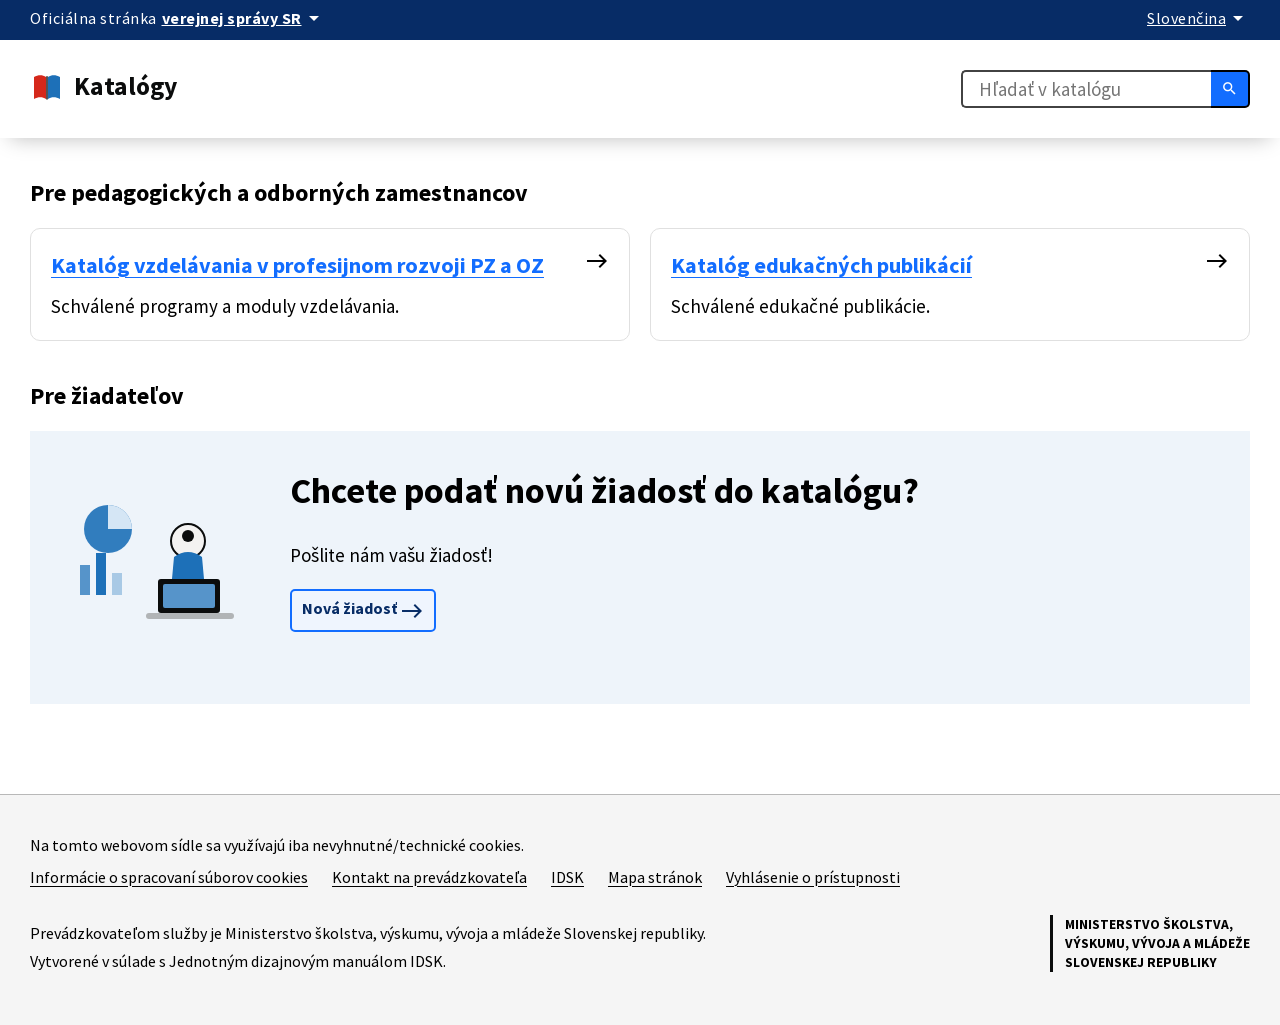
==== index.html @ a4014605 "Katalógy MŠVVaM — statický web podľa IDSK 3 Úvodná stránka, katalóg edukačných publikácií (API snaps" ====
<!DOCTYPE html>
<html lang="sk" class="govuk-template">
<head>
  <meta charset="utf-8">
  <title>Katalógy — MŠVVaM SR</title>
  <meta name="viewport" content="width=device-width, initial-scale=1, viewport-fit=cover">
  <meta name="theme-color" content="#0b0c0c">
  <link rel="icon" sizes="48x48" href="idsk/assets/images/favicon.ico">
  <link rel="icon" sizes="any" href="idsk/assets/images/favicon.svg" type="image/svg+xml">
  <link rel="stylesheet" href="idsk/frontend.min.css">
  <link rel="stylesheet" href="css/site.css">
</head>
<body class="govuk-template__body">
  <script>document.body.className += ' js-enabled' + ('noModule' in HTMLScriptElement.prototype ? ' govuk-frontend-supported' : '');</script>

  <div id="app-header"></div>

  <div class="govuk-width-container">
    <main class="govuk-main-wrapper" id="main-content">

      <h2 class="govuk-heading-m">Pre pedagogických a odborných zamestnancov</h2>

      <div class="app-signposts">
        <a class="govuk-signpost govuk-signpost__card govuk-signpost__link" href="katalog-vzdelavania.html">
          <div class="govuk-signpost__container">
            <div>
              <h3 class="govuk-signpost__title">Katalóg vzdelávania v profesijnom rozvoji PZ a OZ</h3>
              <p class="govuk-signpost__description">Schválené programy a moduly vzdelávania.</p>
            </div>
            <div class="govuk-signpost__arrow-icon">
              <span class="material-icons" aria-hidden="true">east</span>
            </div>
          </div>
        </a>

        <a class="govuk-signpost govuk-signpost__card govuk-signpost__link" href="katalog-ep.html">
          <div class="govuk-signpost__container">
            <div>
              <h3 class="govuk-signpost__title">Katalóg edukačných publikácií</h3>
              <p class="govuk-signpost__description">Schválené edukačné publikácie.</p>
            </div>
            <div class="govuk-signpost__arrow-icon">
              <span class="material-icons" aria-hidden="true">east</span>
            </div>
          </div>
        </a>
      </div>

      <h2 class="govuk-heading-m">Pre žiadateľov</h2>

      <div class="app-hero">
        <div class="app-hero__illustration" aria-hidden="true">
          <svg width="180" height="140" viewBox="0 0 180 140" fill="none">
            <circle cx="38" cy="34" r="24" fill="#1d70b8" opacity="0.9"/>
            <path d="M38 10 A24 24 0 0 1 62 34 L38 34 Z" fill="#d5e6f5"/>
            <rect x="10" y="70" width="10" height="30" fill="#5694ca"/>
            <rect x="26" y="58" width="10" height="42" fill="#1d70b8"/>
            <rect x="42" y="78" width="10" height="22" fill="#a8c9e5"/>
            <circle cx="118" cy="46" r="17" fill="#f3f2f1" stroke="#0b0c0c" stroke-width="2"/>
            <circle cx="118" cy="41" r="6" fill="#0b0c0c"/>
            <path d="M104 62 Q118 52 132 62 L134 84 L102 84 Z" fill="#1d70b8"/>
            <rect x="88" y="84" width="62" height="34" rx="3" fill="#0b0c0c"/>
            <rect x="93" y="89" width="52" height="24" rx="2" fill="#5694ca"/>
            <rect x="76" y="118" width="88" height="6" rx="3" fill="#b1b4b6"/>
          </svg>
        </div>
        <div>
          <h2 class="govuk-heading-l">Chcete podať novú žiadosť do katalógu?</h2>
          <p class="govuk-body">Pošlite nám vašu žiadosť!</p>
          <a class="govuk-button govuk-button--sec" href="#" role="button">
            Nová žiadosť&nbsp;<span class="material-icons" aria-hidden="true">east</span>
          </a>
        </div>
      </div>

    </main>
  </div>

  <div id="app-footer"></div>

  <script src="js/config.js"></script>
  <script type="module" src="js/common.js"></script>
</body>
</html>
---- idsk/frontend.min.css ----
@charset "UTF-8";:root{--govuk-frontend-version:"3.0.0-beta.0";--govuk-frontend-breakpoint-mobile:20rem;--govuk-frontend-breakpoint-tablet:40.0625rem;--govuk-frontend-breakpoint-desktop:48.0625rem}.govuk-link,.idsk-link-caption,.idsk-link-l,.idsk-link-m,.idsk-link-s{font-family:Source Sans Pro,arial,sans-serif;-webkit-font-smoothing:antialiased;-moz-osx-font-smoothing:grayscale;text-decoration:underline;text-decoration-thickness:max(1px,.0625rem);text-underline-offset:.1578em}
/*! Copyright (c) 2011 by Margaret Calvert & Henrik Kubel. All rights reserved. The font has been customised for exclusive use on gov.uk. This cut is not commercially available. */@font-face{font-family:Source Sans Pro;font-style:normal;font-weight:400;src:url(assets/fonts/SourceSansPro-Regular.woff2) format("woff2"),url(assets/fonts/SourceSansPro-Regular.woff) format("woff");font-display:fallback}@font-face{font-family:Source Sans Pro;font-style:normal;font-weight:700;src:url(assets/fonts/SourceSansPro-Bold.woff2) format("woff2"),url(assets/fonts/SourceSansPro-Bold.woff) format("woff");font-display:fallback}@font-face{font-family:Source Sans Pro;font-style:normal;font-weight:900;src:url(assets/fonts/SourceSansPro-Black.woff2) format("woff2"),url(assets/fonts/SourceSansPro-Black.woff) format("woff");font-display:fallback}@media print{.govuk-link,.idsk-link-caption,.idsk-link-l,.idsk-link-m,.idsk-link-s{font-family:sans-serif}}.govuk-link:hover,.idsk-link-caption:hover,.idsk-link-l:hover,.idsk-link-m:hover,.idsk-link-s:hover{text-decoration-thickness:max(3px,.1875rem,.12em);-webkit-text-decoration-skip-ink:none;text-decoration-skip-ink:none;-webkit-text-decoration-skip:none;text-decoration-skip:none}.govuk-link:focus,.idsk-link-caption:focus,.idsk-link-l:focus,.idsk-link-m:focus,.idsk-link-s:focus{z-index:1;border-radius:5px;outline:3px solid #d96e00;outline-offset:3px;-webkit-box-decoration-break:clone;box-decoration-break:clone}.govuk-link:link,.idsk-link-caption:link,.idsk-link-l:link,.idsk-link-m:link,.idsk-link-s:link{color:#126dff}.govuk-link:visited,.idsk-link-caption:visited,.idsk-link-l:visited,.idsk-link-m:visited,.idsk-link-s:visited{color:#4c2c92}.govuk-link:hover,.idsk-link-caption:hover,.idsk-link-l:hover,.idsk-link-m:hover,.idsk-link-s:hover{color:#072c66}.govuk-link:active,.govuk-link:focus,.idsk-link-caption:active,.idsk-link-caption:focus,.idsk-link-l:active,.idsk-link-l:focus,.idsk-link-m:active,.idsk-link-m:focus,.idsk-link-s:active,.idsk-link-s:focus{color:#000}@media print{[href^="/"].govuk-link:after,[href^="/"].idsk-link-caption:after,[href^="/"].idsk-link-l:after,[href^="/"].idsk-link-m:after,[href^="/"].idsk-link-s:after,[href^="http://"].govuk-link:after,[href^="http://"].idsk-link-caption:after,[href^="http://"].idsk-link-l:after,[href^="http://"].idsk-link-m:after,[href^="http://"].idsk-link-s:after,[href^="https://"].govuk-link:after,[href^="https://"].idsk-link-caption:after,[href^="https://"].idsk-link-l:after,[href^="https://"].idsk-link-m:after,[href^="https://"].idsk-link-s:after{content:" (" attr(href) ")";font-size:90%;word-wrap:break-word}}.idsk-link-l{font-size:19px;letter-spacing:.5px;line-height:28px}@media (min-width:40.0625em){.idsk-link-l{font-size:24px;line-height:36px}}.idsk-link-m{font-size:16px;letter-spacing:.5px;line-height:28px}@media (min-width:40.0625em){.idsk-link-m{font-size:19px}}.idsk-link-s{font-size:14px;letter-spacing:.5px;line-height:20px}@media (min-width:40.0625em){.idsk-link-s{font-size:16px;letter-spacing:.1px;line-height:28px}}.idsk-link-caption{font-size:12px;letter-spacing:0;line-height:16px}@media (max-width:40.0625em){.idsk-link-caption{letter-spacing:.4px}}.govuk-link--muted:link,.govuk-link--muted:visited{color:#757575}.govuk-link--muted:active,.govuk-link--muted:focus,.govuk-link--muted:hover,.govuk-link--text-colour:link,.govuk-link--text-colour:visited{color:#000}@media print{.govuk-link--text-colour:link,.govuk-link--text-colour:visited{color:#000}}.govuk-link--text-colour:hover{color:rgba(0,0,0,.99)}.govuk-link--text-colour:active,.govuk-link--text-colour:focus{color:#000}@media print{.govuk-link--text-colour:active,.govuk-link--text-colour:focus{color:#000}}.govuk-link--inverse:link,.govuk-link--inverse:visited{color:#fff}.govuk-link--inverse:active,.govuk-link--inverse:hover{color:hsla(0,0%,100%,.99)}.govuk-link--inverse:focus{z-index:1;border-radius:5px;outline:3px solid #d96e00;outline-offset:3px;-webkit-box-decoration-break:clone;box-decoration-break:clone;outline-color:#fff}.govuk-link--no-underline:not(:hover):not(:active){text-decoration:none}.govuk-link--no-visited-state:link,.govuk-link--no-visited-state:visited{color:#126dff}.govuk-link--no-visited-state:hover{color:#072c66}.govuk-link--no-visited-state:active,.govuk-link--no-visited-state:focus{color:#000}.govuk-link-image{display:inline-block;line-height:0;text-decoration:none}.govuk-link-image:focus{z-index:1;border-radius:5px;outline:3px solid #d96e00;outline-offset:3px;-webkit-box-decoration-break:clone;box-decoration-break:clone}.govuk-list{font-family:Source Sans Pro,arial,sans-serif;-webkit-font-smoothing:antialiased;-moz-osx-font-smoothing:grayscale;font-weight:400;font-size:1rem;line-height:1.5;color:#000;margin-top:0;margin-bottom:15px;padding-left:0;list-style-type:none}@media print{.govuk-list{font-family:sans-serif}}@media (min-width:40.0625em){.govuk-list{font-size:1.1875rem;line-height:1.4736842105}}@media print{.govuk-list{font-size:14pt;line-height:1.15;color:#000}}@media (min-width:40.0625em){.govuk-list{margin-bottom:20px}}.govuk-list .govuk-list{margin-top:10px}.govuk-list>li{margin-bottom:5px}.govuk-list--bullet{padding-left:20px;list-style-type:disc}.govuk-list--number{padding-left:20px;list-style-type:decimal}.govuk-list--bullet>li,.govuk-list--number>li{margin-bottom:0}@media (min-width:40.0625em){.govuk-list--bullet>li,.govuk-list--number>li{margin-bottom:5px}}.govuk-list--spaced>li{margin-bottom:10px}@media (min-width:40.0625em){.govuk-list--spaced>li{margin-bottom:15px}}.font-bold{font-weight:700}.govuk-heading-xl{color:#000;font-family:Source Sans Pro,arial,sans-serif;-webkit-font-smoothing:antialiased;-moz-osx-font-smoothing:grayscale;font-weight:900;font-size:2rem;line-height:1.09375;display:block;margin-top:0;margin-bottom:30px}@media print{.govuk-heading-xl{color:#000;font-family:sans-serif}}@media (min-width:40.0625em){.govuk-heading-xl{font-size:3rem;line-height:1.0416666667}}@media print{.govuk-heading-xl{font-size:32pt;line-height:1.15}}@media (min-width:40.0625em){.govuk-heading-xl{margin-bottom:50px}}.govuk-heading-l{color:#000;font-family:Source Sans Pro,arial,sans-serif;-webkit-font-smoothing:antialiased;-moz-osx-font-smoothing:grayscale;font-weight:700;font-size:1.5rem;line-height:1.0416666667;display:block;margin-top:0;margin-bottom:20px}@media print{.govuk-heading-l{color:#000;font-family:sans-serif}}@media (min-width:40.0625em){.govuk-heading-l{font-size:2.25rem;line-height:1.1111111111}}@media print{.govuk-heading-l{font-size:24pt;line-height:1.05}}@media (min-width:40.0625em){.govuk-heading-l{margin-bottom:30px}}.govuk-heading-m{color:#000;font-family:Source Sans Pro,arial,sans-serif;-webkit-font-smoothing:antialiased;-moz-osx-font-smoothing:grayscale;font-weight:700;font-size:1.125rem;line-height:1.1111111111;display:block;margin-top:0;margin-bottom:15px}@media print{.govuk-heading-m{color:#000;font-family:sans-serif}}@media (min-width:40.0625em){.govuk-heading-m{font-size:1.5rem;line-height:1.25}}@media print{.govuk-heading-m{font-size:18pt;line-height:1.15}}@media (min-width:40.0625em){.govuk-heading-m{margin-bottom:20px}}.govuk-heading-s{color:#000;font-family:Source Sans Pro,arial,sans-serif;-webkit-font-smoothing:antialiased;-moz-osx-font-smoothing:grayscale;font-weight:700;font-size:1.1875rem;line-height:1.2631578947;display:block;margin-top:0;letter-spacing:.15px;margin-bottom:15px}@media print{.govuk-heading-s{color:#000;font-family:sans-serif}}@media (min-width:40.0625em){.govuk-heading-s{font-size:1.25rem;line-height:1.3;margin-bottom:20px}}.idsk-subtitle{font-family:Source Sans Pro,arial,sans-serif;font-size:19px;letter-spacing:.5px;line-height:28px}@media (min-width:40.0625em){.idsk-subtitle{font-size:24px;letter-spacing:.15px;line-height:36px}}.idsk-caption{color:#000;font-family:Source Sans Pro,arial,sans-serif;-webkit-font-smoothing:antialiased;-moz-osx-font-smoothing:grayscale;font-weight:400;font-size:.75rem;line-height:1.6666666667}@media print{.idsk-caption{font-family:sans-serif}}@media (min-width:40.0625em){.idsk-caption{font-size:.75rem;line-height:1.6666666667}}@media print{.idsk-caption{font-size:12pt;line-height:1}}.idsk-text-button{font-family:Source Sans Pro,arial,sans-serif;-webkit-font-smoothing:antialiased;-moz-osx-font-smoothing:grayscale;font-weight:400;font-size:.875rem;line-height:1.1428571429}@media print{.idsk-text-button{font-family:sans-serif}}@media (min-width:40.0625em){.idsk-text-button{font-size:1rem;line-height:1.25}}@media print{.idsk-text-button{font-size:14pt;line-height:1.2}}.idsk-required{font-family:Source Sans Pro,arial,sans-serif;-webkit-font-smoothing:antialiased;-moz-osx-font-smoothing:grayscale;font-weight:700;font-size:1rem;line-height:1.5;color:#c3112b}@media print{.idsk-required{font-family:sans-serif}}@media (min-width:40.0625em){.idsk-required{font-size:1.1875rem;line-height:1.4736842105}}@media print{.idsk-required{font-size:14pt;line-height:1.15}}.idsk-not-required{color:#757575}.govuk-caption-xl{font-family:Source Sans Pro,arial,sans-serif;-webkit-font-smoothing:antialiased;-moz-osx-font-smoothing:grayscale;font-weight:400;font-size:1.125rem;line-height:1.1111111111;display:block;margin-bottom:5px;color:#757575}@media print{.govuk-caption-xl{font-family:sans-serif}}@media (min-width:40.0625em){.govuk-caption-xl{font-size:1.6875rem;line-height:1.1111111111}}@media print{.govuk-caption-xl{font-size:18pt;line-height:1.15}}.govuk-caption-l{font-family:Source Sans Pro,arial,sans-serif;-webkit-font-smoothing:antialiased;-moz-osx-font-smoothing:grayscale;font-weight:400;font-size:1.125rem;line-height:1.1111111111;display:block;margin-bottom:5px;color:#757575}@media print{.govuk-caption-l{font-family:sans-serif}}@media (min-width:40.0625em){.govuk-caption-l{font-size:1.5rem;line-height:1.25}}@media print{.govuk-caption-l{font-size:18pt;line-height:1.15}}@media (min-width:40.0625em){.govuk-caption-l{margin-bottom:0}}.govuk-caption-m{font-family:Source Sans Pro,arial,sans-serif;-webkit-font-smoothing:antialiased;-moz-osx-font-smoothing:grayscale;font-weight:400;font-size:1rem;line-height:1.5;display:block;color:#757575}@media print{.govuk-caption-m{font-family:sans-serif}}@media (min-width:40.0625em){.govuk-caption-m{font-size:1.1875rem;line-height:1.4736842105}}@media print{.govuk-caption-m{font-size:14pt;line-height:1.15}}.govuk-body-l,.govuk-body-lead{color:#000;font-family:Source Sans Pro,arial,sans-serif;-webkit-font-smoothing:antialiased;-moz-osx-font-smoothing:grayscale;font-weight:400;font-size:1.125rem;line-height:1.1111111111;margin-top:0;margin-bottom:20px}@media print{.govuk-body-l,.govuk-body-lead{color:#000;font-family:sans-serif}}@media (min-width:40.0625em){.govuk-body-l,.govuk-body-lead{font-size:1.5rem;line-height:1.25}}@media print{.govuk-body-l,.govuk-body-lead{font-size:18pt;line-height:1.15}}@media (min-width:40.0625em){.govuk-body-l,.govuk-body-lead{margin-bottom:30px}}.govuk-body,.govuk-body-m{color:#000;font-family:Source Sans Pro,arial,sans-serif;-webkit-font-smoothing:antialiased;-moz-osx-font-smoothing:grayscale;font-weight:400;font-size:1rem;line-height:1.5;margin-top:0;margin-bottom:15px}@media print{.govuk-body,.govuk-body-m{color:#000;font-family:sans-serif}}@media (min-width:40.0625em){.govuk-body,.govuk-body-m{font-size:1.1875rem;line-height:1.4736842105}}@media print{.govuk-body,.govuk-body-m{font-size:14pt;line-height:1.15}}@media (min-width:40.0625em){.govuk-body,.govuk-body-m{margin-bottom:20px}}.govuk-body-s{color:#000;font-family:Source Sans Pro,arial,sans-serif;-webkit-font-smoothing:antialiased;-moz-osx-font-smoothing:grayscale;font-weight:400;font-size:.875rem;line-height:1.1428571429;margin-top:0;margin-bottom:15px}@media print{.govuk-body-s{color:#000;font-family:sans-serif}}@media (min-width:40.0625em){.govuk-body-s{font-size:1rem;line-height:1.25}}@media print{.govuk-body-s{font-size:14pt;line-height:1.2}}@media (min-width:40.0625em){.govuk-body-s{margin-bottom:20px}}.govuk-body-xs{color:#000;font-family:Source Sans Pro,arial,sans-serif;-webkit-font-smoothing:antialiased;-moz-osx-font-smoothing:grayscale;font-weight:400;font-size:.75rem;line-height:1.25;margin-top:0;margin-bottom:15px}@media print{.govuk-body-xs{color:#000;font-family:sans-serif}}@media (min-width:40.0625em){.govuk-body-xs{font-size:.875rem;line-height:1.4285714286}}@media print{.govuk-body-xs{font-size:12pt;line-height:1.2}}@media (min-width:40.0625em){.govuk-body-xs{margin-bottom:20px}}.govuk-body-l+.govuk-heading-l,.govuk-body-lead+.govuk-heading-l{padding-top:5px}@media (min-width:40.0625em){.govuk-body-l+.govuk-heading-l,.govuk-body-lead+.govuk-heading-l{padding-top:10px}}.govuk-body+.govuk-heading-l,.govuk-body-m+.govuk-heading-l,.govuk-body-s+.govuk-heading-l,.govuk-list+.govuk-heading-l{padding-top:15px}@media (min-width:40.0625em){.govuk-body+.govuk-heading-l,.govuk-body-m+.govuk-heading-l,.govuk-body-s+.govuk-heading-l,.govuk-list+.govuk-heading-l{padding-top:20px}}.govuk-body+.govuk-heading-m,.govuk-body+.govuk-heading-s,.govuk-body-m+.govuk-heading-m,.govuk-body-m+.govuk-heading-s,.govuk-body-s+.govuk-heading-m,.govuk-body-s+.govuk-heading-s,.govuk-list+.govuk-heading-m,.govuk-list+.govuk-heading-s{padding-top:5px}@media (min-width:40.0625em){.govuk-body+.govuk-heading-m,.govuk-body+.govuk-heading-s,.govuk-body-m+.govuk-heading-m,.govuk-body-m+.govuk-heading-s,.govuk-body-s+.govuk-heading-m,.govuk-body-s+.govuk-heading-s,.govuk-list+.govuk-heading-m,.govuk-list+.govuk-heading-s{padding-top:10px}}.govuk-section-break{margin:0;border:0}.govuk-section-break--xl{margin-top:30px;margin-bottom:30px}@media (min-width:40.0625em){.govuk-section-break--xl{margin-top:50px;margin-bottom:50px}}.govuk-section-break--l{margin-top:20px;margin-bottom:20px}@media (min-width:40.0625em){.govuk-section-break--l{margin-top:30px;margin-bottom:30px}}.govuk-section-break--m{margin-top:15px;margin-bottom:15px}@media (min-width:40.0625em){.govuk-section-break--m{margin-top:20px;margin-bottom:20px}}.govuk-section-break--visible{border-bottom:1px solid #b1b4b6}.govuk-button-group{margin-bottom:5px;display:flex;flex-direction:column;align-items:center}@media (min-width:40.0625em){.govuk-button-group{margin-bottom:15px}}.govuk-button-group .govuk-link{font-family:Source Sans Pro,arial,sans-serif;-webkit-font-smoothing:antialiased;-moz-osx-font-smoothing:grayscale;font-weight:400;font-size:2.25rem;line-height:.5277777778;display:inline-block;max-width:100%;margin-top:5px;margin-bottom:20px;text-align:center}@media print{.govuk-button-group .govuk-link{font-family:sans-serif}}@media (min-width:40.0625em){.govuk-button-group .govuk-link{font-size:1.1875rem;line-height:1}}@media print{.govuk-button-group .govuk-link{font-size:14pt;line-height:19px}}.govuk-button-group .govuk-button{margin-bottom:17px}@media (min-width:40.0625em){.govuk-button-group{margin-right:-15px;flex-direction:row;flex-wrap:wrap;align-items:baseline}.govuk-button-group .govuk-button,.govuk-button-group .govuk-link{margin-right:15px}.govuk-button-group .govuk-link{text-align:left}}.govuk-form-group{margin-bottom:20px}.govuk-form-group:after{content:"";display:block;clear:both}@media (min-width:40.0625em){.govuk-form-group{margin-bottom:30px}}.govuk-form-group .govuk-form-group:last-of-type{margin-bottom:0}.govuk-form-group--error{padding-left:15px;border-left:5px solid #c3112b}.govuk-form-group--error .govuk-form-group{padding:0;border:0}.govuk-grid-row{margin-right:-15px;margin-left:-15px}.govuk-grid-row:after{content:"";display:block;clear:both}.govuk-grid-column-one-quarter{box-sizing:border-box;width:100%;padding:0 15px}@media (min-width:40.0625em){.govuk-grid-column-one-quarter{width:25%;float:left}}.govuk-grid-column-one-third{box-sizing:border-box;width:100%;padding:0 15px}@media (min-width:40.0625em){.govuk-grid-column-one-third{width:33.3333333333%;float:left}}.govuk-grid-column-one-half{box-sizing:border-box;width:100%;padding:0 15px}@media (min-width:40.0625em){.govuk-grid-column-one-half{width:50%;float:left}}.govuk-grid-column-two-thirds{box-sizing:border-box;width:100%;padding:0 15px}@media (min-width:40.0625em){.govuk-grid-column-two-thirds{width:66.6666666667%;float:left}}.govuk-grid-column-three-quarters{box-sizing:border-box;width:100%;padding:0 15px}@media (min-width:40.0625em){.govuk-grid-column-three-quarters{width:75%;float:left}}.govuk-grid-column-full{box-sizing:border-box;width:100%;padding:0 15px}@media (min-width:40.0625em){.govuk-grid-column-full{width:100%;float:left}}.govuk-grid-column-one-quarter-from-desktop{box-sizing:border-box;padding:0 15px}@media (min-width:48.0625em){.govuk-grid-column-one-quarter-from-desktop{width:25%;float:left}}.govuk-grid-column-one-third-from-desktop{box-sizing:border-box;padding:0 15px}@media (min-width:48.0625em){.govuk-grid-column-one-third-from-desktop{width:33.3333333333%;float:left}}.govuk-grid-column-one-half-from-desktop{box-sizing:border-box;padding:0 15px}@media (min-width:48.0625em){.govuk-grid-column-one-half-from-desktop{width:50%;float:left}}.govuk-grid-column-two-thirds-from-desktop{box-sizing:border-box;padding:0 15px}@media (min-width:48.0625em){.govuk-grid-column-two-thirds-from-desktop{width:66.6666666667%;float:left}}.govuk-grid-column-three-quarters-from-desktop{box-sizing:border-box;padding:0 15px}@media (min-width:48.0625em){.govuk-grid-column-three-quarters-from-desktop{width:75%;float:left}}.govuk-grid-column-full-from-desktop{box-sizing:border-box;padding:0 15px}@media (min-width:48.0625em){.govuk-grid-column-full-from-desktop{width:100%;float:left}}.govuk-main-wrapper{display:block;padding-top:20px;padding-bottom:20px}@media (min-width:40.0625em){.govuk-main-wrapper{padding-top:40px;padding-bottom:40px}}.govuk-main-wrapper--auto-spacing:first-child,.govuk-main-wrapper--l{padding-top:30px}@media (min-width:40.0625em){.govuk-main-wrapper--auto-spacing:first-child,.govuk-main-wrapper--l{padding-top:50px}}.govuk-template{background-color:#e0e0e0;-webkit-text-size-adjust:100%;-moz-text-size-adjust:100%;text-size-adjust:100%}@supports ((position:-webkit-sticky) or (position:sticky)){.govuk-template{scroll-padding-top:60px}.govuk-template:not(:has(.govuk-exit-this-page)){scroll-padding-top:0}}@media screen{.govuk-template{overflow-y:scroll}}.govuk-template__body{margin:0;background-color:#fff}.govuk-width-container{max-width:1440px;margin-right:15px;margin-left:15px}@supports (margin:max(calc(0px))){.govuk-width-container{margin-right:max(15px,calc(15px + env(safe-area-inset-right)));margin-left:max(15px,calc(15px + env(safe-area-inset-left)))}}@media (min-width:40.0625em){.govuk-width-container{margin-right:30px;margin-left:30px}@supports (margin:max(calc(0px))){.govuk-width-container{margin-right:max(30px,calc(15px + env(safe-area-inset-right)));margin-left:max(30px,calc(15px + env(safe-area-inset-left)))}}}@media (min-width:1500px){.govuk-width-container{margin-right:auto;margin-left:auto}@supports (margin:max(calc(0px))){.govuk-width-container{margin-right:auto;margin-left:auto}}}@font-face{font-family:Material Icons;font-style:normal;font-weight:400;font-display:block;src:url(assets/fonts/material-icon/material-icons.woff2) format("woff2"),url(assets/fonts/material-icon/material-icons.woff) format("woff")}.material-icons{font-family:Material Icons,sans-serif;font-feature-settings:"liga"}@font-face{font-family:Material Icons Outlined;font-style:normal;font-weight:400;font-display:block;src:url(assets/fonts/material-icon/material-icons-outlined.woff2) format("woff2"),url(assets/fonts/material-icon/material-icons-outlined.woff) format("woff")}.material-icons,.material-icons-outlined{display:inline-block;font-size:24px;font-style:normal;font-weight:400;letter-spacing:normal;line-height:1;text-rendering:optimizelegibility;text-transform:none;word-wrap:normal;white-space:nowrap;direction:ltr;-webkit-font-smoothing:antialiased;-moz-osx-font-smoothing:grayscale}.material-icons-outlined{font-family:Material Icons Outlined,sans-serif;font-feature-settings:"liga"}@media (min-width:48.0625em){.desktop-hidden{display:none!important}}@media (max-width:48.0525em){.mobile-hidden{display:none!important}}.hide{display:none!important}.idsk-shadow-large{box-shadow:0 24px 40px 0 #bdbdbd}.idsk-shadow-medium{box-shadow:0 12px 32px 0 #bdbdbd}.idsk-shadow-small{box-shadow:0 4px 8px 0 #bdbdbd}.idsk-shadow-dialog{box-shadow:0 -8px 44px -10px #bdbdbd}.idsk-shadow-head{box-shadow:0 10px 20px -10px #bdbdbd}.govuk-accordion{margin-bottom:20px}@media (min-width:40.0625em){.govuk-accordion{margin-bottom:30px}}.govuk-accordion .govuk-accordion__controls .govuk-button{margin-bottom:5px}.govuk-accordion__section{margin-bottom:10px;padding-top:15px;border:1px solid #e0e0e0;border-radius:10px;background-color:#fafafa}.govuk-accordion__section-heading{margin-top:0;margin-bottom:0;padding-top:15px;padding-bottom:15px}.govuk-accordion__section-button{font-family:Source Sans Pro,arial,sans-serif;-webkit-font-smoothing:antialiased;-moz-osx-font-smoothing:grayscale;font-weight:700;font-size:1.125rem;line-height:1.1111111111;color:#000;display:block;margin-bottom:0;padding-top:15px}@media print{.govuk-accordion__section-button{font-family:sans-serif}}@media (min-width:40.0625em){.govuk-accordion__section-button{font-size:1.5rem;line-height:1.25}}@media print{.govuk-accordion__section-button{font-size:18pt;line-height:1.15;color:#000}}@media (max-width:48.0525em){.govuk-accordion__section-button{line-height:36px}}.govuk-accordion__section-content>:last-child{margin-bottom:0}.govuk-frontend-supported .govuk-accordion__section{padding-top:0}.govuk-frontend-supported .govuk-accordion__section-content{display:none;border-radius:5px;padding:15px 30px 30px}.govuk-frontend-supported .govuk-accordion__section-content[hidden]{padding-top:0;padding-bottom:0}@supports (content-visibility:hidden){.govuk-frontend-supported .govuk-accordion__section-content[hidden]{content-visibility:hidden;display:inherit}}.govuk-frontend-supported .govuk-accordion__section--expanded .govuk-accordion__section-content{display:block}.govuk-frontend-supported .govuk-accordion__section-header{padding:30px 20px 30px 30px;border-bottom:1px solid transparent;cursor:pointer}.govuk-frontend-supported .govuk-accordion__section-header:hover{position:relative;border-radius:10px;box-shadow:0 0 0 3px #757575}.govuk-frontend-supported .govuk-accordion__section-header:hover .govuk-accordion__section-heading .govuk-accordion__section-button{text-decoration-thickness:3px}.govuk-frontend-supported .govuk-accordion__section-header:focus-within{z-index:1;border-radius:5px;outline:3px solid #d96e00;outline-offset:3px;-webkit-box-decoration-break:clone;box-decoration-break:clone;border-radius:10px}.govuk-frontend-supported .govuk-accordion__section-header.small{padding:15px 30px}.govuk-frontend-supported .govuk-accordion__section--expanded .govuk-accordion__section-header{border-bottom:1px solid #e0e0e0}.govuk-frontend-supported .govuk-accordion__section-heading{padding:0}.govuk-frontend-supported .govuk-accordion-nav__chevron{box-sizing:border-box;display:inline-block;position:relative;width:1.25rem;height:1.25rem;border:.0625rem solid;border-radius:50%;vertical-align:middle}.govuk-frontend-supported .govuk-accordion-nav__chevron:after{content:"";box-sizing:border-box;display:block;position:absolute;bottom:.3125rem;left:.375rem;width:.375rem;height:.375rem;transform:rotate(-45deg);border-top:.125rem solid;border-right:.125rem solid}.govuk-frontend-supported .govuk-accordion__section-button{display:flex;width:100%;padding:0;border:none;color:#000;background:none;text-decoration:underline;cursor:pointer;justify-content:space-between;-webkit-appearance:none;appearance:none}@media (min-width:40.0625em){.govuk-frontend-supported .govuk-accordion__section-button{margin-bottom:10px}}.govuk-frontend-supported .govuk-accordion__section-button:focus{outline:none}.govuk-frontend-supported .govuk-accordion__section-button::-moz-focus-inner{padding:0;border:0}.govuk-frontend-supported .govuk-accordion__section--expanded .govuk-accordion__section-button{border-bottom:0}.govuk-frontend-supported .govuk-accordion__section-heading-text,.govuk-frontend-supported .govuk-accordion__section-summary,.govuk-frontend-supported .govuk-accordion__section-toggle{margin-bottom:0}.govuk-frontend-supported .govuk-accordion__section-heading-text .govuk-accordion__section-heading-text-focus,.govuk-frontend-supported .govuk-accordion__section-summary .govuk-accordion__section-heading-text-focus,.govuk-frontend-supported .govuk-accordion__section-toggle .govuk-accordion__section-heading-text-focus{display:block;text-align:left}.govuk-frontend-supported .govuk-accordion__section-heading-text .govuk-accordion__section-summary,.govuk-frontend-supported .govuk-accordion__section-summary .govuk-accordion__section-summary,.govuk-frontend-supported .govuk-accordion__section-toggle .govuk-accordion__section-summary{margin-bottom:0}.govuk-frontend-supported .govuk-accordion__section-toggle{font-size:1rem;line-height:1.5;font-weight:400;color:#000}@media (min-width:40.0625em){.govuk-frontend-supported .govuk-accordion__section-toggle{font-size:1.1875rem;line-height:1.4736842105}}@media print{.govuk-frontend-supported .govuk-accordion__section-toggle{font-size:14pt;line-height:1.15}}@media screen and (forced-colors:active){.govuk-frontend-supported .govuk-accordion__section-button:hover .govuk-accordion-nav__chevron{background-color:transparent}.govuk-frontend-supported .govuk-accordion__section-button:focus .govuk-accordion-nav__chevron,.govuk-frontend-supported .govuk-accordion__section-button:focus .govuk-accordion__section-heading-text-focus{background:transparent;background-color:transparent}}@media (hover:none){.govuk-frontend-supported .govuk-accordion__section-header:hover{border-top-color:#b1b4b6;box-shadow:0 0 0 3px #757575}.govuk-frontend-supported .govuk-accordion__section-header:hover .govuk-accordion__section-button{border-top-color:#b1b4b6}}.govuk-breadcrumbs{font-family:Source Sans Pro,arial,sans-serif;-webkit-font-smoothing:antialiased;-moz-osx-font-smoothing:grayscale;font-weight:400;font-size:.875rem;line-height:1.1428571429;color:#000;margin-top:15px;margin-bottom:10px}@media print{.govuk-breadcrumbs{font-family:sans-serif}}@media (min-width:40.0625em){.govuk-breadcrumbs{font-size:1rem;line-height:1.25}}@media print{.govuk-breadcrumbs{font-size:14pt;line-height:1.2;color:#000}}.govuk-breadcrumbs__list{margin:0;padding:0;list-style-type:none}.govuk-breadcrumbs__list:after{content:"";display:block;clear:both}.govuk-breadcrumbs__list-item{display:inline-block;position:relative;margin-bottom:5px;margin-left:.625em;padding-left:.9784375em;float:left}.govuk-breadcrumbs__list-item:before{content:"";display:block;position:absolute;top:0;bottom:0;left:-.144375em;width:.4375em;height:.4375em;margin:auto 0;transform:rotate(45deg);border:solid;border-width:2px 2px 0 0;border-color:#000}@supports (border-width:max(0px)){.govuk-breadcrumbs__list-item:before{border-width:max(2px,.125em) max(2px,.125em) 0 0;font-size:max(16px,1em)}}.govuk-breadcrumbs__list-item:first-child{margin-left:0;padding-left:0}.govuk-breadcrumbs__list-item:first-child:before{content:none;display:none}.govuk-breadcrumbs__link{font-family:Source Sans Pro,arial,sans-serif;-webkit-font-smoothing:antialiased;-moz-osx-font-smoothing:grayscale;text-decoration:underline;text-decoration-thickness:max(1px,.0625rem);text-underline-offset:.1578em;padding:5px;border-radius:5px}@media print{.govuk-breadcrumbs__link{font-family:sans-serif}}.govuk-breadcrumbs__link:hover{text-decoration-thickness:max(3px,.1875rem,.12em);-webkit-text-decoration-skip-ink:none;text-decoration-skip-ink:none;-webkit-text-decoration-skip:none;text-decoration-skip:none}.govuk-breadcrumbs__link:link,.govuk-breadcrumbs__link:visited{color:#000}@media print{.govuk-breadcrumbs__link:link,.govuk-breadcrumbs__link:visited{color:#000}}.govuk-breadcrumbs__link:hover{color:rgba(0,0,0,.99)}.govuk-breadcrumbs__link:active,.govuk-breadcrumbs__link:focus{color:#000}@media print{.govuk-breadcrumbs__link:active,.govuk-breadcrumbs__link:focus{color:#000}}.govuk-breadcrumbs__link:hover{text-decoration-thickness:3px}.govuk-breadcrumbs__link:focus{z-index:1;border-radius:5px;outline:3px solid #d96e00;outline-offset:3px;-webkit-box-decoration-break:clone;box-decoration-break:clone}@media (max-width:40.0525em){.govuk-breadcrumbs--collapse-on-mobile .govuk-breadcrumbs__list-item{display:none}.govuk-breadcrumbs--collapse-on-mobile .govuk-breadcrumbs__list-item:first-child,.govuk-breadcrumbs--collapse-on-mobile .govuk-breadcrumbs__list-item:last-child{display:inline-block}.govuk-breadcrumbs--collapse-on-mobile .govuk-breadcrumbs__list-item:before{top:.375em;margin:0}.govuk-breadcrumbs--collapse-on-mobile .govuk-breadcrumbs__list{display:flex}}.govuk-breadcrumbs--inverse,.govuk-breadcrumbs--inverse .govuk-breadcrumbs__link:link,.govuk-breadcrumbs--inverse .govuk-breadcrumbs__link:visited{color:#fff}.govuk-breadcrumbs--inverse .govuk-breadcrumbs__link:active,.govuk-breadcrumbs--inverse .govuk-breadcrumbs__link:hover{color:hsla(0,0%,100%,.99)}.govuk-breadcrumbs--inverse .govuk-breadcrumbs__link:focus{z-index:1;border-radius:5px;outline:3px solid #d96e00;outline-offset:3px;-webkit-box-decoration-break:clone;box-decoration-break:clone;outline-color:#fff}.govuk-breadcrumbs--inverse .govuk-breadcrumbs__list-item:before{border-color:currentcolor}.govuk-button{font-family:Source Sans Pro,arial,sans-serif;-webkit-font-smoothing:antialiased;-moz-osx-font-smoothing:grayscale;font-weight:700;font-size:.875rem;line-height:1.3571428571;box-sizing:border-box;display:inline-block;position:relative;width:100%;margin:0 0 22px;padding:8px 10px 7px;border:2px solid transparent;border-radius:5px;color:#fff;background-color:#126dff;text-align:center;vertical-align:top;cursor:pointer;-webkit-appearance:none;appearance:none}@media print{.govuk-button{font-family:sans-serif}}@media (min-width:40.0625em){.govuk-button{font-size:1rem;line-height:1.1875}}@media print{.govuk-button{font-size:14pt;line-height:19px}}@media (min-width:40.0625em){.govuk-button{margin-bottom:32px}}.govuk-button>*{vertical-align:top}.govuk-button .material-icons{position:relative;vertical-align:top}.govuk-button .material-icons.rotate180{transform:rotateX(180deg)}@media (min-width:40.0625em){.govuk-button{width:auto}}.govuk-button:focus{z-index:10;z-index:1;border-radius:5px;outline:3px solid #d96e00;outline-offset:3px;-webkit-box-decoration-break:clone;box-decoration-break:clone}.govuk-button::-moz-focus-inner{padding:0;border:0}.govuk-button:before{content:"";display:block;position:absolute;top:-2px;right:-2px;bottom:-4px;left:-2px;background:transparent}.govuk-button:hover{box-shadow:0 0 0 3px #072c66}.govuk-button[disabled]{background-color:#9e9e9e;box-shadow:none;cursor:not-allowed}.govuk-button__basic:active{background-color:#072c66}.govuk-button__basic[disabled]{background-color:#9e9e9e;box-shadow:none;cursor:not-allowed}.govuk-button__success{background-color:#078814}.govuk-button__success:hover{box-shadow:0 0 0 3px #033608}.govuk-button__success:active{background:#033608}.govuk-button__warning{background-color:#c3112b}.govuk-button__warning:hover{box-shadow:0 0 0 3px #4e0711}.govuk-button__warning:active{background:#4e0711}.govuk-button--sec{border:2px solid #126dff;color:#072c66;background-color:#eff5fe;text-decoration:none}.govuk-button--sec:hover{box-shadow:0 0 0 3px #126dff}.govuk-button--sec:active{border-color:#072c66;background-color:#eff5fe}.govuk-button--sec:active:hover{box-shadow:0 0 0 3px #072c66}.govuk-button--sec[disabled]{border-color:#9e9e9e;outline:none;color:#9e9e9e;background:#f5f5f5;cursor:not-allowed}.govuk-button--sec[disabled]:hover{box-shadow:none}.govuk-button--sec__success{border-color:#078814;color:#033608;background:#ebf5ec}.govuk-button--sec__success:hover{box-shadow:0 0 0 3px #078814}.govuk-button--sec__success:active{border-color:#033608}.govuk-button--sec__success:active:hover{box-shadow:0 0 0 3px #033608}.govuk-button--sec__warning{border-color:#c3112b;color:#4e0711;background:#fbeef0}.govuk-button--sec__warning:hover{box-shadow:0 0 0 3px #c3112b}.govuk-button--sec__warning:active{border-color:#4e0711}.govuk-button--sec__warning:active:hover{box-shadow:0 0 0 3px #4e0711}.govuk-button--texted{border:none;color:#126dff;background-color:transparent;font-family:Source Sans Pro,arial,sans-serif;-webkit-font-smoothing:antialiased;-moz-osx-font-smoothing:grayscale;text-decoration:underline;text-decoration-thickness:max(1px,.0625rem);text-underline-offset:.1578em}@media print{.govuk-button--texted{font-family:sans-serif}}.govuk-button--texted:hover{text-decoration-thickness:max(3px,.1875rem,.12em);-webkit-text-decoration-skip-ink:none;text-decoration-skip-ink:none;-webkit-text-decoration-skip:none;text-decoration-skip:none}.govuk-button--texted:focus{z-index:1;border-radius:5px;outline:3px solid #d96e00;outline-offset:3px;-webkit-box-decoration-break:clone;box-decoration-break:clone}.govuk-button--texted:hover{color:#072c66;box-shadow:none}.govuk-button--texted__success{color:#078814}.govuk-button--texted__success:hover{color:#033608}.govuk-button--texted__warning{color:#c3112b}.govuk-button--texted__warning:hover{color:#4e0711}.govuk-button--texted[disabled]{outline:none;color:#9e9e9e;background:transparent;cursor:not-allowed}.govuk-button--texted[disabled]:hover{box-shadow:none;text-decoration-thickness:auto}.govuk-button--texted--inverse{border:none;color:#fff;background-color:transparent;letter-spacing:inherit}.govuk-button--texted--inverse>:not(.material-icons){text-decoration:underline}.govuk-button--texted--inverse:not([disabled]):hover{outline-color:#fff;background-color:transparent;box-shadow:none}.govuk-button--texted--inverse:focus{z-index:1;border-radius:5px;outline:3px solid #d96e00;outline-offset:3px;-webkit-box-decoration-break:clone;box-decoration-break:clone;outline-color:#fff}.govuk-button__large{padding:.75rem 1.25rem}.govuk-button--start{font-weight:700;font-size:1.125rem;line-height:1;display:inline-flex;min-height:auto;justify-content:center}@media (min-width:40.0625em){.govuk-button--start{font-size:1.5rem;line-height:1}}@media print{.govuk-button--start{font-size:18pt;line-height:1}}.govuk-button__start-icon{margin-left:5px;vertical-align:middle;flex-shrink:0;align-self:center;forced-color-adjust:auto}@media (min-width:48.0625em){.govuk-button__start-icon{margin-left:10px}}.idsk-card{font-family:Source Sans Pro,arial,sans-serif;-webkit-font-smoothing:antialiased;-moz-osx-font-smoothing:grayscale;font-weight:400;font-size:.875rem;line-height:1.5;padding:15px;display:grid;flex-direction:row;max-width:48rem;row-gap:1.25rem;column-gap:2rem;border:1px solid #e0e0e0;border-radius:.5rem;background-color:#fff}@media print{.idsk-card{font-family:sans-serif}}@media (min-width:40.0625em){.idsk-card{font-size:1rem;line-height:1.5}}@media print{.idsk-card{font-size:14pt;line-height:1.5}}@media (min-width:40.0625em){.idsk-card{padding:20px}}@media (min-width:48.0625em){.idsk-card{grid-template-columns:minmax(0,20rem) minmax(0,1fr)}}.idsk-card:hover{border-color:transparent;box-shadow:0 0 0 3px #757575}.idsk-card:hover .idsk-card__heading a{text-decoration-thickness:max(3px,.1875rem,.12em);-webkit-text-decoration-skip-ink:none;text-decoration-skip-ink:none;-webkit-text-decoration-skip:none;text-decoration-skip:none}.idsk-card--vertical{display:flex;flex-direction:column;column-gap:1.25rem}.idsk-card__image-wrapper{position:relative;aspect-ratio:3/2;overflow:hidden}.idsk-card__image-wrapper>*{position:absolute;top:0;width:100%;height:100%;object-fit:cover;object-position:center;-o-object-fit:cover;-o-object-position:center}.idsk-card__heading{font-family:Source Sans Pro,arial,sans-serif;-webkit-font-smoothing:antialiased;-moz-osx-font-smoothing:grayscale;font-weight:400;font-size:1.125rem;line-height:2.1875;font-weight:700}@media print{.idsk-card__heading{font-family:sans-serif}}@media (min-width:40.0625em){.idsk-card__heading{font-size:1.5rem;line-height:2.1875}}@media print{.idsk-card__heading{font-size:18pt;line-height:2.1875}}@media (max-width:40.0525em){.idsk-card__heading{font-family:Source Sans Pro,arial,sans-serif;-webkit-font-smoothing:antialiased;-moz-osx-font-smoothing:grayscale;font-weight:400;font-size:1.1875rem;line-height:1.625}}@media print and (max-width:40.0525em){.idsk-card__heading{font-family:sans-serif}}@media (max-width:40.0525em) and (min-width:40.0625em){.idsk-card__heading{font-size:1.25rem;line-height:1.625}}.idsk-card__heading h3{margin:0}@media (min-width:48.0625em){.idsk-card__description{font-family:Source Sans Pro,arial,sans-serif;-webkit-font-smoothing:antialiased;-moz-osx-font-smoothing:grayscale;font-weight:400;font-size:2.25rem;line-height:1.75;letter-spacing:.5}}@media print and (min-width:48.0625em){.idsk-card__description{font-family:sans-serif}}@media (min-width:48.0625em) and (min-width:40.0625em){.idsk-card__description{font-size:1.1875rem;line-height:1.75}}@media print and (min-width:48.0625em){.idsk-card__description{font-size:14pt;line-height:1.75}}.idsk-card__date-tags{letter-spacing:.5px}@media (max-width:40.0525em){.idsk-card__date-tags{font-family:Source Sans Pro,arial,sans-serif;-webkit-font-smoothing:antialiased;-moz-osx-font-smoothing:grayscale;font-weight:400;font-size:.75rem;line-height:1.25;letter-spacing:.1px}}@media print and (max-width:40.0525em){.idsk-card__date-tags{font-family:sans-serif}}@media (max-width:40.0525em) and (min-width:40.0625em){.idsk-card__date-tags{font-size:.875rem;line-height:1.25}}@media print and (max-width:40.0525em){.idsk-card__date-tags{font-size:12pt;line-height:1.25}}.govuk-error-message{font-family:Source Sans Pro,arial,sans-serif;-webkit-font-smoothing:antialiased;-moz-osx-font-smoothing:grayscale;font-weight:700;font-size:1rem;line-height:1.5;display:block;margin-top:0;margin-bottom:15px;clear:both;color:#c3112b}@media print{.govuk-error-message{font-family:sans-serif}}@media (min-width:40.0625em){.govuk-error-message{font-size:1.1875rem;line-height:1.4736842105}}@media print{.govuk-error-message{font-size:14pt;line-height:1.15}}.govuk-fieldset{min-width:0;margin:0;padding:0;border:0}.govuk-fieldset:after{content:"";display:block;clear:both}@supports not (caret-color:auto){.govuk-fieldset,x:-moz-any-link{display:table-cell}}.govuk-fieldset__legend{font-family:Source Sans Pro,arial,sans-serif;-webkit-font-smoothing:antialiased;-moz-osx-font-smoothing:grayscale;font-weight:400;font-size:1rem;line-height:1.5;color:#000;box-sizing:border-box;display:table;max-width:100%;margin-bottom:10px;padding:0;white-space:normal}@media print{.govuk-fieldset__legend{font-family:sans-serif}}@media (min-width:40.0625em){.govuk-fieldset__legend{font-size:1.1875rem;line-height:1.4736842105}}@media print{.govuk-fieldset__legend{font-size:14pt;line-height:1.15;color:#000}}.govuk-fieldset__legend--l,.govuk-fieldset__legend--m,.govuk-fieldset__legend--xl{font-weight:700;margin-bottom:15px}.govuk-fieldset__legend--xl{font-size:2rem;line-height:1.09375}@media (min-width:40.0625em){.govuk-fieldset__legend--xl{font-size:3rem;line-height:1.0416666667}}@media print{.govuk-fieldset__legend--xl{font-size:32pt;line-height:1.15}}.govuk-fieldset__legend--l{font-size:1.5rem;line-height:1.0416666667}@media (min-width:40.0625em){.govuk-fieldset__legend--l{font-size:2.25rem;line-height:1.1111111111}}@media print{.govuk-fieldset__legend--l{font-size:24pt;line-height:1.05}}.govuk-fieldset__legend--m{font-size:1.125rem;line-height:1.1111111111}@media (min-width:40.0625em){.govuk-fieldset__legend--m{font-size:1.5rem;line-height:1.25}}@media print{.govuk-fieldset__legend--m{font-size:18pt;line-height:1.15}}.govuk-fieldset__legend--s{font-weight:700}.govuk-fieldset__heading{margin:0;font-size:inherit;font-weight:inherit}.govuk-hint{font-family:Source Sans Pro,arial,sans-serif;-webkit-font-smoothing:antialiased;-moz-osx-font-smoothing:grayscale;font-weight:400;font-size:1rem;line-height:1.5;margin-bottom:15px;color:#757575}@media print{.govuk-hint{font-family:sans-serif}}@media (min-width:40.0625em){.govuk-hint{font-size:1.1875rem;line-height:1.4736842105}}@media print{.govuk-hint{font-size:14pt;line-height:1.15}}.govuk-fieldset__legend:not(.govuk-fieldset__legend--m):not(.govuk-fieldset__legend--l):not(.govuk-fieldset__legend--xl)+.govuk-hint,.govuk-label:not(.govuk-label--m):not(.govuk-label--l):not(.govuk-label--xl)+.govuk-hint{margin-bottom:10px}.govuk-fieldset__legend+.govuk-hint{margin-top:-5px}.govuk-label{font-family:Source Sans Pro,arial,sans-serif;-webkit-font-smoothing:antialiased;-moz-osx-font-smoothing:grayscale;font-weight:400;font-size:1rem;line-height:1.5;color:#000;display:block;margin-bottom:5px}@media print{.govuk-label{font-family:sans-serif}}@media (min-width:40.0625em){.govuk-label{font-size:1.1875rem;line-height:1.4736842105}}@media print{.govuk-label{font-size:14pt;line-height:1.15;color:#000}}.govuk-label--l,.govuk-label--m,.govuk-label--xl{font-weight:700;margin-bottom:15px}.govuk-label--xl{font-size:2rem;line-height:1.09375}@media (min-width:40.0625em){.govuk-label--xl{font-size:3rem;line-height:1.0416666667}}@media print{.govuk-label--xl{font-size:32pt;line-height:1.15}}.govuk-label--l{font-size:1.5rem;line-height:1.0416666667}@media (min-width:40.0625em){.govuk-label--l{font-size:2.25rem;line-height:1.1111111111}}@media print{.govuk-label--l{font-size:24pt;line-height:1.05}}.govuk-label--m{font-size:1.125rem;line-height:1.1111111111}@media (min-width:40.0625em){.govuk-label--m{font-size:1.5rem;line-height:1.25}}@media print{.govuk-label--m{font-size:18pt;line-height:1.15}}.govuk-label--s{font-weight:700}.govuk-label-wrapper{margin:0}.govuk-checkboxes__item{display:flex;flex-wrap:wrap;position:relative;margin-bottom:10px}.govuk-checkboxes__item:last-child,.govuk-checkboxes__item:last-of-type{margin-bottom:0}.govuk-checkboxes__input{z-index:1;width:40px;height:40px;margin:0;opacity:0;cursor:pointer}.govuk-checkboxes__label{align-self:center;max-width:calc(100% - 70px);margin-bottom:0;padding:7px 15px;cursor:pointer;touch-action:manipulation}.govuk-checkboxes__label:before{top:2px;left:2px;width:36px;height:36px;border:2px solid;border-radius:5px}.govuk-checkboxes__label:after,.govuk-checkboxes__label:before{content:"";box-sizing:border-box;position:absolute;background:transparent}.govuk-checkboxes__label:after{top:13px;left:10px;width:23px;height:12px;transform:rotate(-45deg);border:solid;border-width:0 0 5px 5px;border-top-color:transparent;opacity:0}.govuk-checkboxes__hint{display:block;width:100%;margin-top:-5px;padding-right:15px;padding-left:55px}.govuk-label:not(.govuk-label--m):not(.govuk-label--l):not(.govuk-label--xl)+.govuk-checkboxes__hint{margin-bottom:0}.govuk-checkboxes__input:hover:not(:disabled)+.govuk-checkboxes__label:before{box-shadow:0 0 0 10px #eee}.govuk-checkboxes__input:focus+.govuk-checkboxes__label:before{border-width:2px;border-radius:5px;outline:3px solid #d96e00;outline-offset:3px}@media (-ms-high-contrast:active),screen and (forced-colors:active){.govuk-checkboxes__input:focus+.govuk-checkboxes__label:before{outline-color:Highlight}}.govuk-checkboxes__input:checked+.govuk-checkboxes__label:after{opacity:1}.govuk-checkboxes__input:disabled,.govuk-checkboxes__input:disabled+.govuk-checkboxes__label{cursor:not-allowed}.govuk-checkboxes__input:disabled+.govuk-checkboxes__label,.govuk-checkboxes__input:disabled~.govuk-hint{opacity:.5}.govuk-checkboxes__divider{font-family:Source Sans Pro,arial,sans-serif;-webkit-font-smoothing:antialiased;-moz-osx-font-smoothing:grayscale;font-weight:400;font-size:1rem;line-height:1.5;color:#000;width:36px;margin-bottom:10px;text-align:center}@media print{.govuk-checkboxes__divider{font-family:sans-serif}}@media (min-width:40.0625em){.govuk-checkboxes__divider{font-size:1.1875rem;line-height:1.4736842105}}@media print{.govuk-checkboxes__divider{font-size:14pt;line-height:1.15;color:#000}}.govuk-checkboxes__conditional{margin-bottom:15px;margin-left:16px;padding-left:31px;border-left:4px solid #b1b4b6}@media (min-width:40.0625em){.govuk-checkboxes__conditional{margin-bottom:20px}}.govuk-frontend-supported .govuk-checkboxes__conditional--hidden{display:none}.govuk-checkboxes--small .govuk-checkboxes__item,.govuk-checkboxes__conditional>:last-child{margin-bottom:0}.govuk-checkboxes--small .govuk-checkboxes__input{margin-left:-8px}.govuk-checkboxes--small .govuk-checkboxes__label{padding-left:1px}.govuk-checkboxes--small .govuk-checkboxes__label:before{top:8px;left:0;width:24px;height:24px}.govuk-checkboxes--small .govuk-checkboxes__label:after{top:17px;left:6px;width:12px;height:6.5px;border-width:0 0 3px 3px}.govuk-checkboxes--small .govuk-checkboxes__hint{padding-left:32px}.govuk-checkboxes--small .govuk-checkboxes__conditional{margin-left:10px;padding-left:18px}.govuk-checkboxes--small .govuk-checkboxes__item:hover .govuk-checkboxes__input:not(:disabled)+.govuk-checkboxes__label:before{box-shadow:0 0 0 7.5px #eee}@media (hover:none),(pointer:coarse){.govuk-checkboxes--small .govuk-checkboxes__item:hover .govuk-checkboxes__input:not(:disabled)+.govuk-checkboxes__label:before{box-shadow:none}.govuk-checkboxes--small .govuk-checkboxes__item:hover .govuk-checkboxes__input:focus+.govuk-checkboxes__label:before{box-shadow:0 0 0 3px #d96e00}}.govuk-error-summary{font-family:Source Sans Pro,arial,sans-serif;-webkit-font-smoothing:antialiased;-moz-osx-font-smoothing:grayscale;font-weight:400;font-size:1rem;line-height:1.5;color:#000;padding:15px 20px;margin-bottom:30px;border-radius:10px;border:2px solid #c3112b;border-left-width:5px}@media print{.govuk-error-summary{font-family:sans-serif}}@media (min-width:40.0625em){.govuk-error-summary{font-size:1.1875rem;line-height:1.4736842105}}@media print{.govuk-error-summary{font-size:14pt;line-height:1.15;color:#000}}@media (min-width:40.0625em){.govuk-error-summary{padding-top:20px;padding-bottom:20px;padding-left:30px;padding-right:30px;margin-bottom:50px}}.govuk-error-summary:focus{outline:3px solid #d96e00}.govuk-error-summary__title{font-size:1rem;line-height:1.5;font-weight:700;margin-top:0;margin-bottom:0}@media (min-width:40.0625em){.govuk-error-summary__title{font-size:1.1875rem;line-height:1.4736842105}}@media print{.govuk-error-summary__title{font-size:14pt;line-height:1.15}}.govuk-error-summary__description{font-size:.875rem;line-height:1.1428571429;margin-top:0;margin-bottom:0}@media (min-width:40.0625em){.govuk-error-summary__description{font-size:1rem;line-height:1.25}}@media print{.govuk-error-summary__description{font-size:14pt;line-height:1.2}}.govuk-error-summary__body{margin-top:20px}.govuk-error-summary__body p{margin-top:0;margin-bottom:15px}@media (min-width:40.0625em){.govuk-error-summary__body p{margin-bottom:20px}}.govuk-error-summary__list{margin-top:0;margin-bottom:0}.govuk-error-summary__list a{font-family:Source Sans Pro,arial,sans-serif;-webkit-font-smoothing:antialiased;-moz-osx-font-smoothing:grayscale;text-decoration:underline;text-decoration-thickness:max(1px,.0625rem);text-underline-offset:.1578em}@media print{.govuk-error-summary__list a{font-family:sans-serif}}.govuk-error-summary__list a:hover{text-decoration-thickness:max(3px,.1875rem,.12em);-webkit-text-decoration-skip-ink:none;text-decoration-skip-ink:none;-webkit-text-decoration-skip:none;text-decoration-skip:none}.govuk-error-summary__list a:focus{z-index:1;border-radius:5px;outline:3px solid #d96e00;outline-offset:3px;-webkit-box-decoration-break:clone;box-decoration-break:clone}.govuk-file-upload{font-family:Source Sans Pro,arial,sans-serif;-webkit-font-smoothing:antialiased;-moz-osx-font-smoothing:grayscale;font-weight:400;font-size:1rem;line-height:1.5;color:#000;max-width:100%;margin-left:-5px;padding:5px}@media print{.govuk-file-upload{font-family:sans-serif}}@media (min-width:40.0625em){.govuk-file-upload{font-size:1.1875rem;line-height:1.4736842105}}@media print{.govuk-file-upload{font-size:14pt;line-height:1.15;color:#000}}.govuk-file-upload::-webkit-file-upload-button{-webkit-appearance:button;color:inherit;font:inherit}.govuk-file-upload:focus{z-index:1;border-radius:5px;outline:3px solid #d96e00;outline-offset:3px;-webkit-box-decoration-break:clone;box-decoration-break:clone}.govuk-file-upload:focus-within{z-index:1;border-radius:5px;outline:3px solid #d96e00;outline-offset:3px;-webkit-box-decoration-break:clone;box-decoration-break:clone}.govuk-file-upload:disabled{opacity:.5;cursor:not-allowed}.govuk-file-upload::-webkit-file-upload-button{padding:5px 20px;border:none;border-radius:5px;font-weight:700;color:#fff;background:#126dff}.govuk-file-upload::file-selector-button{padding:5px 20px;border:none;border-radius:5px;font-weight:700;color:#fff;background:#126dff}.govuk-file-upload:hover:not(:disabled)::-webkit-file-upload-button{box-shadow:0 0 0 3px #072c66}.govuk-file-upload:hover:not(:disabled)::file-selector-button{box-shadow:0 0 0 3px #072c66}.govuk-file-upload:active:not(:disabled)::-webkit-file-upload-button{background:#072c66}.govuk-file-upload:active:not(:disabled)::file-selector-button{background:#072c66}.govuk-file-upload:disabled::-webkit-file-upload-button{background:#757575}.govuk-file-upload:disabled::file-selector-button{background:#757575}.file-upload-component.govuk-form-group--error{padding-left:0}.file-upload-component.govuk-form-group--error .govuk-heading-m{margin-bottom:0}.file-upload-component.govuk-form-group--error .govuk-error-message{margin-left:30px}.file-upload-component:not(.js-enabled) .upload-container{border:none;background:none;text-align:left}.file-upload-component.disabled .upload-box{cursor:not-allowed}.file-upload-component.disabled .upload-container{border-color:#e0e0e0}.file-upload-component.disabled .upload-container .upload-icon .material-icons,.file-upload-component.disabled .upload-container .upload-text p{color:#757575}.file-upload-component .govuk-heading-m{margin-right:30px;margin-left:30px}@media (max-width:40.0525em){.file-upload-component .govuk-heading-m{margin-right:10px;margin-left:10px}}.upload-container{margin:0 30px 30px}.upload-container .govuk-heading-m{margin-right:0;margin-left:0}@media (max-width:40.0525em){.upload-container{margin:0 10px 10px}}.upload-box{display:flex;margin-bottom:15px;border:2px dashed #9e9e9e;border-radius:5px;background-color:#fafafa;text-align:center;cursor:pointer;flex-direction:column;align-items:center}.upload-box.dragover{border-color:#126dff;background:#eff5fe}.upload-icon{margin-top:30px}.upload-icon .material-icons{color:#072c66;font-size:36px}.upload-text p{margin:5px 0;color:#072c66}.upload-button{display:flex;width:auto;padding:8px 12px;border:none;border-radius:5px;cursor:pointer;align-items:center}.upload-button .material-icons{margin-right:10px}.upload-files{font-family:Source Sans Pro,arial,sans-serif;-webkit-font-smoothing:antialiased;-moz-osx-font-smoothing:grayscale;font-weight:400;font-size:.75rem;line-height:1.25;padding:0}@media print{.upload-files{font-family:sans-serif}}@media (min-width:40.0625em){.upload-files{font-size:.875rem;line-height:1.4285714286}}@media print{.upload-files{font-size:12pt;line-height:1.2}}.upload-file-box{margin:10px 0;padding:5px 10px;border:.5px double #e0e0e0;border-radius:2.5px;background-color:#fafafa;gap:15px;align-items:center}.upload-file-box,.upload-file-box button{display:flex;justify-content:space-between}.upload-file-box button{cursor:pointer}.upload-file-box.error{border:.5px double #c3112b}.upload-file-box.error .upload-file-content .upload-file-content-info,.upload-file-box.error .upload-file-icon{color:#c3112b}.upload-file-box .upload-file-content{display:flex;flex-wrap:wrap;justify-content:space-between;flex-grow:1;align-items:center;gap:5px;margin-right:10px}.upload-file-box .upload-file-content .material-icons{color:#126dff}.upload-file-box .upload-file-content .upload-file-content-filename{flex-grow:1;text-align:start;word-break:break-word}.upload-file-box .upload-file-content .upload-file-content-info{display:flex;align-items:center;gap:5px;flex-shrink:0}.upload-file-box .upload-file-close-icon{padding:0;border:0;flex-shrink:0;background-color:transparent}progress[value]{-webkit-appearance:none;appearance:none;min-width:180px;height:5px;border:.5px solid #126dff;border-radius:2.5px;background:none}@media (max-width:40.0525em){progress[value]{min-width:auto}}progress[value]::-webkit-progress-bar{border-radius:2.5px;background:none}progress[value]::-webkit-progress-value{border-radius:2.5px;background:#126dff}progress[value]::-moz-progress-bar{border-radius:2.5px;background:#126dff}.govuk-footer{font-family:Source Sans Pro,arial,sans-serif;-webkit-font-smoothing:antialiased;-moz-osx-font-smoothing:grayscale;font-weight:400;font-size:.875rem;line-height:1.75;padding-top:25px;padding-bottom:15px;border-top:1px solid rgba(0,0,0,.25);color:#000;background:#f5f5f5}@media print{.govuk-footer{font-family:sans-serif}}@media (min-width:40.0625em){.govuk-footer{font-size:1rem;line-height:1.75}}@media print{.govuk-footer{font-size:14pt;line-height:1.75}}@media (min-width:40.0625em){.govuk-footer{padding-top:40px;padding-bottom:25px}}.govuk-footer__link{font-family:Source Sans Pro,arial,sans-serif;-webkit-font-smoothing:antialiased;-moz-osx-font-smoothing:grayscale;text-decoration:underline;text-decoration-thickness:max(1px,.0625rem);text-underline-offset:.1578em}@media print{.govuk-footer__link{font-family:sans-serif}}.govuk-footer__link:hover{text-decoration-thickness:max(3px,.1875rem,.12em);-webkit-text-decoration-skip-ink:none;text-decoration-skip-ink:none;-webkit-text-decoration-skip:none;text-decoration-skip:none}.govuk-footer__link:focus{z-index:1;border-radius:5px;outline:3px solid #d96e00;outline-offset:3px;-webkit-box-decoration-break:clone;box-decoration-break:clone}.govuk-footer__link:link,.govuk-footer__link:visited{color:#000}@media print{.govuk-footer__link:link,.govuk-footer__link:visited{color:#000}}.govuk-footer__link:hover{color:rgba(0,0,0,.99)}.govuk-footer__link:active,.govuk-footer__link:focus{color:#000}@media print{.govuk-footer__link:active,.govuk-footer__link:focus{color:#000}}.govuk-footer__section-break{margin:0 0 30px;border:0;border-bottom:1px solid #b1b4b6}@media (min-width:40.0625em){.govuk-footer__section-break{margin-bottom:50px}}.govuk-footer__meta{display:flex;margin-right:-15px;margin-left:-15px;flex-wrap:wrap;align-items:flex-end;justify-content:center}.govuk-footer__meta-item{margin-right:15px;margin-bottom:25px;margin-left:15px}.govuk-footer__meta-item--grow{flex:1}@media (max-width:40.0525em){.govuk-footer__meta-item--grow{flex-basis:320px}}.govuk-footer__licence-logo{display:inline-block;margin-right:10px;vertical-align:top;forced-color-adjust:auto}@media (max-width:48.0525em){.govuk-footer__licence-logo{margin-bottom:15px}}.govuk-footer__licence-description{display:inline-block}.govuk-footer__copyright-logo{display:inline-block;min-width:125px;text-align:center;white-space:nowrap}.govuk-footer__inline-list{margin-top:0;margin-bottom:15px;padding:0}@media (max-width:40.0525em){.govuk-footer__inline-list{margin-bottom:0}}.govuk-footer__meta-custom{margin-bottom:20px}.govuk-footer__inline-list-item{display:inline-block;margin-right:15px;margin-bottom:5px}@media (max-width:40.0525em){.govuk-footer__inline-list-item{width:100%;margin-bottom:15px}}.govuk-footer__heading{font-size:1rem;line-height:1.5;margin-bottom:30px;padding-bottom:20px;border-bottom:1px solid #b1b4b6}@media (min-width:40.0625em){.govuk-footer__heading{font-size:1.1875rem;line-height:1.4736842105}}@media print{.govuk-footer__heading{font-size:14pt;line-height:1.15}}@media (max-width:40.0525em){.govuk-footer__heading{padding-bottom:10px}}.govuk-footer__navigation{margin-right:-15px;margin-left:-15px}.govuk-footer__navigation:after{content:"";display:block;clear:both}.govuk-footer__section{display:inline-block;margin-bottom:30px;vertical-align:top}.govuk-footer__list{margin:0;padding:0;list-style:none;column-gap:30px}@media (min-width:48.0625em){.govuk-footer__list--columns-2{column-count:2}.govuk-footer__list--columns-3{column-count:3}}.govuk-footer__list-item{margin-bottom:15px}@media (min-width:40.0625em){.govuk-footer__list-item{margin-bottom:20px}}.govuk-footer__list-item:last-child{margin-bottom:0}button{font-family:Source Sans Pro,arial,sans-serif;-webkit-font-smoothing:antialiased;-moz-osx-font-smoothing:grayscale}@media print{button{font-family:sans-serif}}.idsk-button:focus{outline-color:#fff}.govuk-header{font-family:Source Sans Pro,arial,sans-serif;-webkit-font-smoothing:antialiased;-moz-osx-font-smoothing:grayscale;font-weight:400;font-size:.875rem;line-height:1}@media print{.govuk-header{font-family:sans-serif}}@media (min-width:40.0625em){.govuk-header{font-size:1rem;line-height:1}}@media print{.govuk-header{font-size:14pt;line-height:1}}.govuk-header .hidden{display:none}@media (min-width:48.0625em){.govuk-header__actionPanel{display:flex;align-items:center}}@media (max-width:48.0525em){.govuk-header__actionPanel{display:flex}}@media (min-width:769px){.govuk-header__actionPanel{gap:10px}}@media (max-width:769px){.govuk-header__actionPanel{gap:5px}}.govuk-header__actionPanel .govuk-button{background-color:transparent;min-height:40px;min-width:40px;padding:0}.govuk-header__actionPanel .govuk-button *{vertical-align:middle}.govuk-header__actionPanel .govuk-header__profile_button{background-color:#000;border-radius:50%}.govuk-header__actionPanel .material-icons{font-size:28px;color:#0b4199;cursor:pointer}.govuk-header__actionPanel .profile{border-radius:50%;width:40px;height:40px;object-fit:cover}.govuk-header dialog{border:none;z-index:20}@media (max-width:48.0525em){.govuk-header dialog{position:static;width:auto;display:flex;flex-direction:column;align-items:center;background:#fff;margin:0 30px;padding:0;border:1px solid #e0e0e0;border-radius:10px}}@media (min-width:48.0625em){.govuk-header dialog{margin-top:0;margin-right:0;margin-bottom:0;padding:0;height:100%;max-height:100%}}.govuk-header__profile{height:100%;width:100%}.govuk-header__profile__header{border-top:2.5rem solid #072c66;border-bottom:1px solid #e0e0e0;padding:20px 10px 10px 20px;display:flex;justify-content:space-between;align-items:center}.govuk-header__profile__header .govuk-heading-m{margin:0}.govuk-header__profile__header .govuk-header__profile_close_button{margin-bottom:20px;color:#000}.govuk-header__profile__body{display:flex;flex-direction:column;align-items:center;padding:20px}.govuk-header__profile img.profile{border-radius:50%;max-width:50px}.govuk-header__profile button.govuk-button{margin:10px}@media (max-width:48.0525em){.govuk-header .btnWrapper{display:flex;flex-direction:column;gap:1rem;margin:0 30px}}.govuk-header__container--full-width{padding:0 15px;border-color:#126dff}.govuk-header__container--full-width .govuk-header__menu-button{right:15px}.govuk-header__container{position:relative;background-color:#072c66}.govuk-header__container:after{content:"";display:block;clear:both}.govuk-header__logotype{display:inline-block;position:relative;top:-3px;margin-right:5px;fill:currentcolor;vertical-align:top}@media (forced-colors:active){.govuk-header__logotype{forced-color-adjust:none;color:linktext}}.govuk-header__logotype:last-child{margin-right:0}.govuk-header__product-name{font-size:1.125rem;line-height:1;font-weight:400;display:inline-table;margin-top:10px;vertical-align:top}@media (min-width:40.0625em){.govuk-header__product-name{font-size:1.5rem;line-height:1}}@media print{.govuk-header__product-name{font-size:18pt;line-height:1}}@-moz-document url-prefix(){.govuk-header__product-name{margin-top:9.5px}}@media (min-width:40.0625em){.govuk-header__product-name{margin-top:5px}@-moz-document url-prefix(){.govuk-header__product-name{margin-top:4.5px}}}.govuk-header__link{text-decoration:none}.govuk-header__link--wrapper{display:flex;align-items:center}.govuk-header__link:hover{text-decoration:underline}.govuk-header__link:hover .material-icons{text-decoration:none}.govuk-header__link:focus{z-index:1;border-radius:5px;outline:3px solid #d96e00;outline-offset:3px;-webkit-box-decoration-break:clone;box-decoration-break:clone}.govuk-header__link--homepage{display:inline-block;margin-right:10px}@media (min-width:48.0625em){.govuk-header__link--homepage{display:inline}.govuk-header__link--homepage:focus{box-shadow:0 0 #d96e00}}@media (max-width:48.0525em){.govuk-header__link--homepage img{max-width:180px}}@media (max-width:40.0525em){.govuk-header__link--homepage img{max-width:140px}}.govuk-header__link--homepage:link,.govuk-header__link--homepage:visited{text-decoration:none}.govuk-header__link--homepage:active{margin-bottom:-3px;border-bottom:3px solid}.govuk-header__link--homepage:focus{margin-bottom:0;border-bottom:0}.govuk-header__link--homepage[hidden]{display:none}.govuk-header__service-name{display:inline-block;margin-bottom:10px;font-size:1.125rem;line-height:1.1111111111;font-weight:700}@media (min-width:40.0625em){.govuk-header__service-name{font-size:1.5rem;line-height:1.25}}@media print{.govuk-header__service-name{font-size:18pt;line-height:1.15}}.govuk-header__content,.govuk-header__logo{box-sizing:border-box}@media (max-width:48.0525em){.govuk-header__content,.govuk-header__logo{display:flex;align-items:center}}@media (min-width:48.0625em){.govuk-header__logo{margin-right:40px}.govuk-header__logo:last-child{width:auto;padding-right:0;float:none}.govuk-header__content{border-top:1px solid #e0e0e0}}.govuk-header__link{color:#000}.govuk-header__menu-button{font-family:Source Sans Pro,arial,sans-serif;-webkit-font-smoothing:antialiased;-moz-osx-font-smoothing:grayscale;font-weight:700;font-size:.875rem;line-height:1.1428571429;padding:8px 13px;color:#072c66;background:none;word-break:break-all;cursor:pointer;border:2px solid #072c66;border-radius:5px}@media print{.govuk-header__menu-button{font-family:sans-serif}}@media (min-width:40.0625em){.govuk-header__menu-button{font-size:1rem;line-height:1.25}}@media print{.govuk-header__menu-button{font-size:14pt;line-height:1.2}}.govuk-header__menu-button .material-icons{margin-left:5px}.govuk-header__menu-button:hover{text-underline-offset:.1578em}.govuk-header__menu-button:focus{z-index:1;border-radius:5px;outline:3px solid #d96e00;outline-offset:3px;-webkit-box-decoration-break:clone;box-decoration-break:clone}.govuk-header__menu-button:after{margin-left:5px}@media (min-width:40.0625em){.govuk-header__menu-button{top:15px}}.govuk-frontend-supported .govuk-header__menu-button{display:flex;justify-content:space-between;align-items:center}.govuk-frontend-supported .govuk-header__menu-button[hidden],.govuk-header__menu-button[hidden]{display:none}.govuk-header__navigation{position:relative}.govuk-header__navigation span.text{font-size:16px;color:#000;margin-top:30px;margin-bottom:10px;padding-left:30px;display:block;padding-bottom:10px;border-bottom:2px solid #757575}@media (min-width:48.0625em){.govuk-header__navigation span.text{display:none}}.govuk-header__navigation-list{margin-top:0;padding:0;list-style:none}@media (min-width:48.0625em){.govuk-header__navigation-list{border-top:1px solid #e0e0e0}}.govuk-header__navigation-list[hidden]{display:none}.govuk-header__navigation-list ul{margin-top:0;margin-bottom:0;padding:0;list-style:none}.govuk-header__navigation-list .warning{background:#c3112b;border-radius:50%;width:20px;height:20px;font-size:.75rem;line-height:1.6666666667;display:flex;align-items:center;justify-content:center;color:#fff;margin-left:10px}@media (min-width:40.0625em){.govuk-header__navigation-list .warning{font-size:.75rem;line-height:1.6666666667}}@media print{.govuk-header__navigation-list .warning{font-size:12pt;line-height:1}}@media (max-width:48.0525em){.govuk-header__navigation-list{margin:0}}@media (min-width:48.0625em){.govuk-header__navigation--end{margin:0;padding:5px 0;text-align:right}}.govuk-header__navigation-item{padding:6px}.govuk-header__navigation-item:hover{background-color:#eff5fe}@media (min-width:48.0625em){.govuk-header__navigation-item{display:inline-block;border:0}}@media (max-width:48.0525em){.govuk-header__navigation-item{border-bottom:0;padding-right:0}}.govuk-header__navigation-item a{font-size:1rem;line-height:1.5;height:inherit;white-space:nowrap;color:#000;display:flex;align-items:center;margin:0;font-weight:400}@media (min-width:40.0625em){.govuk-header__navigation-item a{font-size:1.1875rem;line-height:1.4736842105}}@media print{.govuk-header__navigation-item a{font-size:14pt;line-height:1.15}}@media (min-width:48.0625em){.govuk-header__navigation-item a{padding:calc(1.25rem - 6px) calc(.625rem - 6px)}}@media (max-width:48.0525em){.govuk-header__navigation-item a{padding:15px 0 15px 20px}}.govuk-header__navigation-item a:hover{text-decoration:underline;text-decoration-thickness:max(1px,.0625rem);text-underline-offset:.1578em}.govuk-header__navigation-item .idsk-dropdown__wrapper>.idsk-dropdown__options{top:66px;left:-3px}@media (min-width:48.0625em){.govuk-header__navigation-item--active{border-bottom:4px solid #0b4199;color:#0b4199}}@media (max-width:48.0525em){.govuk-header__navigation-item--active{border-bottom:0;border-left:5px solid #126dff}}.govuk-header__navigation-item--active .active>a{color:#072c66}.govuk-header__navigation-item--active a:hover,.govuk-header__navigation-item--active a:link,.govuk-header__navigation-item--active a:visited{color:#072c66;font-weight:700}.govuk-header__navigation-item--active .idsk-dropdown__option a{font-weight:400;color:#000}.govuk-header__navigation-item--active .idsk-dropdown__option.active a{color:#072c66}.govuk-header__navigation-item--active .idsk-dropdown__option .active a{color:#072c66;font-weight:700}@media print{.govuk-header{border-bottom-width:0;color:#000;background:transparent}.govuk-header__link:after{display:none}}.govuk-header__wrapper{position:relative;left:0;right:0;top:0;z-index:41;display:flex;max-height:100vh;width:100%;flex-direction:column}.govuk-header__wrapper .idsk-secondary-navigation__dropdown{position:absolute;right:0;padding-top:.4rem}.govuk-header__wrapper .idsk-secondary-navigation__dropdown .idsk-dropdown__options{top:2.5rem}.govuk-header__wrapper .idsk-secondary-navigation__header{display:flex;position:relative;z-index:10;right:0;left:0;min-height:2.5rem;margin-right:auto;margin-left:auto;color:#fff;justify-content:space-between;letter-spacing:.5px}.govuk-header__wrapper .idsk-secondary-navigation__heading-title{display:inline-flex;align-items:center;padding-top:.4rem}.govuk-header__wrapper .idsk-secondary-navigation__heading-button{display:inline-flex;align-items:center;padding:0;margin:0 0 0 5px}.govuk-header__wrapper .idsk-secondary-navigation__text{display:grid;grid-template-columns:repeat(1,minmax(0,1fr));gap:1rem;margin:.625rem 0}@media (min-width:48.0625em){.govuk-header__wrapper .idsk-secondary-navigation__text{gap:2rem;grid-template-columns:repeat(2,minmax(0,1fr));margin-top:30px;margin-bottom:30px}}.govuk-header__wrapper .idsk-secondary-navigation__text .govuk-body-s{color:#fff;margin-bottom:10px}@media (min-width:48.0625em){.govuk-header__wrapper .idsk-secondary-navigation__text .max-width77-desktop{max-width:77%}}.idsk-searchbar__wrapper{display:flex;align-items:flex-start}@media (max-width:48.0525em){.idsk-searchbar__wrapper{width:100%}}.idsk-searchbar__wrapper button,.idsk-searchbar__wrapper input{height:100%}@media (min-width:20em){.idsk-searchbar__wrapper{display:flex}.idsk-searchbar__wrapper .govuk-button{margin-bottom:0;width:auto}}.idsk-searchbar__wrapper .govuk-input{width:250px;border-radius:0;border-right:none;border-top-left-radius:5px;border-bottom-left-radius:5px}.idsk-searchbar__wrapper .govuk-button{border-top-left-radius:0;border-bottom-left-radius:0;border:2px solid #000;border-left:0}.idsk-searchbar__wrapper .govuk-button .material-icons{font-size:17px}.govuk-predheader{margin-top:30px;padding-bottom:30px;display:flex;justify-content:space-between}@media (max-width:48.0525em){.govuk-predheader{margin:30px;padding-bottom:0}}.govuk-predheader .govuk-header__btns-search{display:flex;gap:1rem;justify-content:space-between}@media (max-width:48.0525em){.govuk-predheader .govuk-header__btns-search{width:100%;flex-wrap:wrap}}.govuk-predheader .govuk-header__btns-search .govuk-header__mobile-menu{display:flex;width:100%;flex-direction:row-reverse;align-items:center}.govuk-predheader .govuk-header__btns-search .govuk-header__mobile-menu .govuk-header__menu-button{margin-left:auto}.govuk-predheader .govuk-header__btns-search .govuk-header__navigation{border-top:none}.govuk-predheader .govuk-header__btns-search .govuk-button{margin-bottom:0}.idsk-secondary-navigation__heading-desktop{display:none}.idsk-secondary-navigation__heading-button-icon{height:1.5rem;width:1.5rem;font-size:1.5rem;text-decoration:none}.dropdown-toggle{position:relative}@media (max-width:48.0525em){.dropdown-toggle a{display:flex;justify-content:space-between}.dropdown-toggle ul.submenu{margin-top:15px}}.dropdown-toggle.open .submenu{display:block}.dropdown-toggle.open .govuk-header__link span.material-icons{rotate:180deg}.submenu{display:none;position:absolute;top:85%;left:-.2rem;width:auto;list-style-type:none;border-radius:5px;margin:0;padding:0;z-index:1;background:#fff}@media (max-width:48.0525em){.submenu{position:static}}.submenu .govuk-header__navigation-item{width:calc(100% - 1.25rem)}@media (max-width:48.0525em){.submenu.idsk-shadow-medium{box-shadow:none}}.rotate180{transform:rotate(180deg)}@media (min-width:520px){.idsk-secondary-navigation__heading-mobile{display:none}.idsk-secondary-navigation__heading-desktop{display:inline}}.idsk-button{display:inline-flex;position:relative;border:none;background:none;font-size:.875rem;line-height:1.1428571429}.idsk-button:focus{z-index:1;border-radius:5px;outline:3px solid #d96e00;outline-offset:3px;-webkit-box-decoration-break:clone;box-decoration-break:clone}@media (min-width:40.0625em){.idsk-button{font-size:1rem;line-height:1.25}}@media print{.idsk-button{font-size:14pt;line-height:1.2}}.idsk-dropdown__wrapper{display:inline-block;position:relative}@media (max-width:48.0525em){.idsk-dropdown__wrapper{width:100%}}.idsk-dropdown__wrapper .idsk-dropdown{font-weight:400;text-decoration:none}.idsk-dropdown__wrapper .idsk-dropdown:hover{text-decoration:none}.idsk-dropdown__wrapper .idsk-dropdown:hover>:not(.material-icons){text-decoration:underline}.idsk-dropdown__wrapper .idsk-dropdown .material-icons{text-decoration:none}.idsk-dropdown__wrapper.open>.idsk-dropdown__options{display:block}@media (max-width:48.0525em){.idsk-dropdown__wrapper.open>.idsk-dropdown__options{position:static}}.idsk-dropdown__wrapper.open>.idsk-dropdown>.material-icons{rotate:180deg}.idsk-dropdown__wrapper .idsk-button{cursor:pointer}.idsk-dropdown__wrapper .idsk-button>.idsk-button__text:hover{text-decoration:underline}.idsk-dropdown__wrapper:hover{-webkit-text-decoration-line:none;text-decoration-line:none}.idsk-dropdown__icon{font-size:1.125rem;line-height:1.1111111111;width:1.5rem;height:1.5rem}@media (min-width:40.0625em){.idsk-dropdown__icon{font-size:1.5rem;line-height:1.25}}@media print{.idsk-dropdown__icon{font-size:18pt;line-height:1.15}}.idsk-dropdown__icon--opened{rotate:180deg}.idsk-dropdown__options{display:none;position:absolute;z-index:10;top:30px;padding:0;margin:0;opacity:0;color:#000;background-color:#fff}@media (max-width:48.0525em){.idsk-dropdown__options.idsk-shadow-medium{box-shadow:none}}.idsk-dropdown__options hr{position:absolute;right:0;left:0;width:100%;border:1px solid #e0e0e0}.idsk-dropdown__option{display:flex;padding:.75rem 0 .75rem 6px;white-space:nowrap;border-left:4px solid transparent}.idsk-dropdown__option.active{border-left:4px solid #0b4199}@media (max-width:48.0525em){.idsk-dropdown__option.active{border-left:4px solid #126dff}}.idsk-dropdown__option.active a{font-weight:700}.idsk-dropdown__option a{text-decoration:none;font-weight:400;margin-right:6px}.idsk-dropdown__option:first-of-type{margin-top:5px}.idsk-dropdown__option:last-of-type{margin-bottom:5px}.idsk-dropdown__option:hover{background-color:#eff5fe}.idsk-dropdown__option:active{font-weight:700}.idsk-dropdown__option:first-child{margin-top:.25rem}.idsk-dropdown__option:last-child{margin-bottom:.25rem}.idsk-dropdown__option *{font-family:Source Sans Pro,arial,sans-serif;-webkit-font-smoothing:antialiased;-moz-osx-font-smoothing:grayscale;font-weight:400;font-size:.875rem;line-height:1.5;box-sizing:border-box;color:inherit;text-decoration:inherit}@media print{.idsk-dropdown__option *{font-family:sans-serif}}@media (min-width:40.0625em){.idsk-dropdown__option *{font-size:1rem;line-height:1.5}}@media print{.idsk-dropdown__option *{font-size:14pt;line-height:1.5}}.idsk-dropdown__option :not(hr){padding:5px 15px 10px;width:100%}.idsk-dropdown__option :not(hr):hover{background-color:#eff5fe}.idsk-dropdown__option :not(hr):focus{z-index:1;border-radius:5px;outline:3px solid #d96e00;outline-offset:3px;-webkit-box-decoration-break:clone;box-decoration-break:clone}.idsk-dropdown--opened{opacity:1}.govuk-input{font-family:Source Sans Pro,arial,sans-serif;-webkit-font-smoothing:antialiased;-moz-osx-font-smoothing:grayscale;font-weight:400;font-size:1rem;line-height:1.5;box-sizing:border-box;position:relative;width:100%;height:3rem;margin-top:0;padding:5px 1rem;-webkit-appearance:none;appearance:none;border:2px solid #424242;border-radius:5px}@media print{.govuk-input{font-family:sans-serif}}@media (min-width:40.0625em){.govuk-input{font-size:1.1875rem;line-height:1.4736842105}}@media print{.govuk-input{font-size:14pt;line-height:1.15}}.govuk-input:not([disabled]):hover{box-shadow:0 0 0 3px #757575}.govuk-input:focus{z-index:1;border-radius:5px;outline:3px solid #d96e00;outline-offset:3px;-webkit-box-decoration-break:clone;box-decoration-break:clone}.govuk-input:disabled{border-color:#bdbdbd;color:inherit;background-color:transparent;cursor:not-allowed}.govuk-input.small{height:2.5rem}.govuk-input-container{position:relative}.govuk-input-container .input-icon{position:absolute;top:50%;right:8px;width:24px;height:24px;transform:translateY(-50%)}.govuk-input-container .govuk-body-s{margin-bottom:10px;color:#757575}.govuk-input-container .descriptive-text{margin-top:10px}.govuk-input::-webkit-inner-spin-button,.govuk-input::-webkit-outer-spin-button{margin:0;-webkit-appearance:none}.govuk-input[type=number]{-moz-appearance:textfield}.govuk-input--error{border-color:#c3112b}.govuk-input--error:focus{border-color:#424242}.govuk-input--extra-letter-spacing{font-variant-numeric:tabular-nums;letter-spacing:.05em}.govuk-input__wrapper{display:flex}.govuk-input__wrapper .govuk-input{flex:0 1 auto}.govuk-input__wrapper .govuk-input:focus{z-index:1}@media (max-width:19.99em){.govuk-input__wrapper{display:block}.govuk-input__wrapper .govuk-input{max-width:100%}}.govuk-input-component .govuk-label{margin-bottom:0;padding-bottom:10px}.govuk-input-component .govuk-label.small{font-family:Source Sans Pro,arial,sans-serif;-webkit-font-smoothing:antialiased;-moz-osx-font-smoothing:grayscale;font-weight:400;font-size:.875rem;line-height:1.1428571429}@media print{.govuk-input-component .govuk-label.small{font-family:sans-serif}}@media (min-width:40.0625em){.govuk-input-component .govuk-label.small{font-size:1rem;line-height:1.25}}@media print{.govuk-input-component .govuk-label.small{font-size:14pt;line-height:1.2}}.govuk-input-component .govuk-body-s{margin-bottom:10px;color:#757575}.govuk-input-component .required{color:#c3112b}.govuk-notification-banner{font-family:Source Sans Pro,arial,sans-serif;-webkit-font-smoothing:antialiased;-moz-osx-font-smoothing:grayscale;font-weight:400;font-size:1rem;line-height:1.5;margin-bottom:30px;border:5px solid #126dff;border-radius:10px;background-color:#126dff}@media print{.govuk-notification-banner{font-family:sans-serif}}@media (min-width:40.0625em){.govuk-notification-banner{font-size:1.1875rem;line-height:1.4736842105}}@media print{.govuk-notification-banner{font-size:14pt;line-height:1.15}}@media (min-width:40.0625em){.govuk-notification-banner{margin-bottom:50px}}.govuk-notification-banner:focus{outline:3px solid #d96e00}.govuk-notification-banner__header{padding:2px 15px 5px;border-bottom:1px solid transparent}@media (min-width:40.0625em){.govuk-notification-banner__header{padding:2px 20px 5px}}.govuk-notification-banner__title{font-size:1rem;line-height:1.5;font-weight:700;margin:0;padding:0;color:#fff}@media (min-width:40.0625em){.govuk-notification-banner__title{font-size:1.1875rem;line-height:1.4736842105}}@media print{.govuk-notification-banner__title{font-size:14pt;line-height:1.15}}.govuk-notification-banner__content{color:#000;padding:15px;border-radius:0 0 5px 5px;background-color:#fff}@media print{.govuk-notification-banner__content{color:#000}}@media (min-width:40.0625em){.govuk-notification-banner__content{padding:20px}}.govuk-notification-banner__content>*{box-sizing:border-box;max-width:925px}.govuk-notification-banner__content>:last-child{margin-bottom:0}.govuk-notification-banner__heading{font-size:1.125rem;line-height:1.1111111111;font-weight:700;margin:0 0 15px;padding:0}@media (min-width:40.0625em){.govuk-notification-banner__heading{font-size:1.5rem;line-height:1.25}}@media print{.govuk-notification-banner__heading{font-size:18pt;line-height:1.15}}.govuk-notification-banner__link{font-family:Source Sans Pro,arial,sans-serif;-webkit-font-smoothing:antialiased;-moz-osx-font-smoothing:grayscale;text-decoration:underline;text-decoration-thickness:max(1px,.0625rem);text-underline-offset:.1578em}@media print{.govuk-notification-banner__link{font-family:sans-serif}}.govuk-notification-banner__link:hover{text-decoration-thickness:max(3px,.1875rem,.12em);-webkit-text-decoration-skip-ink:none;text-decoration-skip-ink:none;-webkit-text-decoration-skip:none;text-decoration-skip:none}.govuk-notification-banner__link:focus{z-index:1;border-radius:5px;outline:3px solid #d96e00;outline-offset:3px;-webkit-box-decoration-break:clone;box-decoration-break:clone}.govuk-notification-banner__link:link,.govuk-notification-banner__link:visited{color:#126dff}.govuk-notification-banner__link:hover{color:#072c66}.govuk-notification-banner__link:active,.govuk-notification-banner__link:focus{color:#000}.govuk-notification-banner--success{border-color:#078814;background-color:#078814}.govuk-notification-banner--warning{border-color:#c3112b;background-color:#c3112b}.govuk-notification-banner--small .govuk-notification-banner__heading{font-size:1rem;line-height:1.5}@media (min-width:40.0625em){.govuk-notification-banner--small .govuk-notification-banner__heading{font-size:1.1875rem;line-height:1.4736842105}}@media print{.govuk-notification-banner--small .govuk-notification-banner__heading{font-size:14pt;line-height:1.15}}.govuk-notification-banner--small .govuk-notification-banner__header{padding:5px 15px}.govuk-notification-banner--small .govuk-notification-banner__title{font-size:.875rem;line-height:1.1428571429}@media (min-width:40.0625em){.govuk-notification-banner--small .govuk-notification-banner__title{font-size:1rem;line-height:1.25}}@media print{.govuk-notification-banner--small .govuk-notification-banner__title{font-size:14pt;line-height:1.2}}.govuk-notification-banner--small .govuk-body,.govuk-notification-banner--small .govuk-notification-banner__content{font-size:.875rem;line-height:1.1428571429}@media (min-width:40.0625em){.govuk-notification-banner--small .govuk-body,.govuk-notification-banner--small .govuk-notification-banner__content{font-size:1rem;line-height:1.25}}@media print{.govuk-notification-banner--small .govuk-body,.govuk-notification-banner--small .govuk-notification-banner__content{font-size:14pt;line-height:1.2}}.govuk-notification-banner--small .govuk-notification-banner__content{padding:15px}.govuk-radios__item{display:flex;flex-wrap:wrap;position:relative;margin-bottom:10px}.govuk-radios__item:last-child,.govuk-radios__item:last-of-type{margin-bottom:0}.govuk-radios__input{z-index:1;width:44px;height:44px;margin:0;opacity:0;cursor:pointer}.govuk-radios__label{align-self:center;max-width:calc(100% - 74px);margin-bottom:0;padding:7px 15px;cursor:pointer;touch-action:manipulation}.govuk-radios__label:before{content:"";box-sizing:border-box;position:absolute;top:2px;left:2px;width:40px;height:40px;border:2px solid;border-radius:50%;background:transparent}.govuk-radios__label:after{content:"";position:absolute;top:12px;left:12px;width:0;height:0;border:10px solid;border-radius:50%;opacity:0;background:currentcolor}.govuk-radios__hint{display:block;width:100%;margin-top:-5px;padding-right:15px;padding-left:59px}.govuk-label:not(.govuk-label--m):not(.govuk-label--l):not(.govuk-label--xl)+.govuk-radios__hint{margin-bottom:0}.govuk-radios__input:hover:not(:disabled)+.govuk-radios__label:before{box-shadow:0 0 0 10px #eee}.govuk-radios__input:focus+.govuk-radios__label:before{border-width:2px;outline:3px solid #d96e00;outline-offset:3px}@media (-ms-high-contrast:active),screen and (forced-colors:active){.govuk-radios__input:focus+.govuk-radios__label:before{outline-color:Highlight}}.govuk-radios__input:checked+.govuk-radios__label:after{opacity:1}.govuk-radios__input:disabled,.govuk-radios__input:disabled+.govuk-radios__label{cursor:not-allowed}.govuk-radios__input:disabled+.govuk-radios__label,.govuk-radios__input:disabled~.govuk-hint{opacity:.5}@media (min-width:40.0625em){.govuk-radios--inline{display:flex;flex-wrap:wrap;align-items:flex-start}.govuk-radios--inline .govuk-radios__item{margin-right:20px}}.govuk-radios__divider{font-family:Source Sans Pro,arial,sans-serif;-webkit-font-smoothing:antialiased;-moz-osx-font-smoothing:grayscale;font-weight:400;font-size:1rem;line-height:1.5;color:#000;width:40px;margin-bottom:10px;text-align:center}@media print{.govuk-radios__divider{font-family:sans-serif}}@media (min-width:40.0625em){.govuk-radios__divider{font-size:1.1875rem;line-height:1.4736842105}}@media print{.govuk-radios__divider{font-size:14pt;line-height:1.15;color:#000}}.govuk-radios__conditional{margin-bottom:15px;margin-left:18px;padding-left:33px;border-left:4px solid #b1b4b6}@media (min-width:40.0625em){.govuk-radios__conditional{margin-bottom:20px}}.govuk-frontend-supported .govuk-radios__conditional--hidden{display:none}.govuk-radios--small .govuk-radios__item,.govuk-radios__conditional>:last-child{margin-bottom:0}.govuk-radios--small .govuk-radios__input{margin-left:-10px}.govuk-radios--small .govuk-radios__label{max-width:calc(100% - 50px);padding-left:1px}.govuk-radios--small .govuk-radios__label:before{top:10px;left:0;width:24px;height:24px}.govuk-radios--small .govuk-radios__label:after{top:17px;left:7px;border-width:5px}.govuk-radios--small .govuk-radios__hint{padding-left:34px}.govuk-radios--small .govuk-radios__conditional{margin-left:10px;padding-left:20px}.govuk-radios--small .govuk-radios__divider{width:24px;margin-bottom:5px}.govuk-radios--small .govuk-radios__item:hover .govuk-radios__input:not(:disabled)+.govuk-radios__label:before{box-shadow:0 0 0 10px #eee}.govuk-radios--small .govuk-radios__input:focus .govuk-radios__input:not(:disabled)+.govuk-radios__label:before{outline:3px solid #d96e00;outline-offset:3px}.govuk-select{font-family:Source Sans Pro,arial,sans-serif;-webkit-font-smoothing:antialiased;-moz-osx-font-smoothing:grayscale;font-weight:400;font-size:1rem;line-height:1.5;box-sizing:border-box;min-width:11.5em;max-width:100%;height:2.5rem;padding:5px;border:2px solid #424242;border-radius:5px;color:#000;background-color:#fff}@media print{.govuk-select{font-family:sans-serif}}@media (min-width:40.0625em){.govuk-select{font-size:1.1875rem;line-height:1.25}}@media print{.govuk-select{font-size:14pt;line-height:1.25}}.govuk-select:hover{box-shadow:0 0 0 3px #757575}.govuk-select:focus{z-index:1;border-radius:5px;outline:3px solid #d96e00;outline-offset:3px;-webkit-box-decoration-break:clone;box-decoration-break:clone}.govuk-select:disabled{opacity:.5;color:inherit;cursor:not-allowed}.govuk-select option:active,.govuk-select option:checked,.govuk-select:focus::-ms-value{color:#fff;background-color:#126dff}.govuk-textarea{font-family:Source Sans Pro,arial,sans-serif;-webkit-font-smoothing:antialiased;-moz-osx-font-smoothing:grayscale;font-weight:400;font-size:1rem;line-height:1.25;box-sizing:border-box;display:block;width:100%;min-height:64px;margin-bottom:10px;padding:5px;resize:vertical;border:2px solid #424242;border-radius:.25rem;-webkit-appearance:none;appearance:none}@media print{.govuk-textarea{font-family:sans-serif}}@media (min-width:40.0625em){.govuk-textarea{font-size:1.1875rem;line-height:1.25}}@media print{.govuk-textarea{font-size:14pt;line-height:1.25}}.govuk-textarea:focus{z-index:1;border-radius:5px;outline:3px solid #d96e00;outline-offset:3px;-webkit-box-decoration-break:clone;box-decoration-break:clone}.govuk-textarea:hover{box-shadow:0 0 0 3px #757575}.govuk-textarea:disabled{opacity:.5;color:inherit;background-color:transparent;cursor:not-allowed}.govuk-textarea--error{border-color:#c3112b}.govuk-textarea--error:focus{border-color:#424242}.idsk-textarea__wrapper{position:relative}.idsk-textarea--counter{position:absolute;right:20px;bottom:5px;color:#757575}.idsk-textarea__input-description{font-family:Source Sans Pro,arial,sans-serif;-webkit-font-smoothing:antialiased;-moz-osx-font-smoothing:grayscale;font-weight:400;font-size:.875rem;line-height:1.1428571429;color:#757575}@media print{.idsk-textarea__input-description{font-family:sans-serif}}@media (min-width:40.0625em){.idsk-textarea__input-description{font-size:1rem;line-height:1.25}}@media print{.idsk-textarea__input-description{font-size:14pt;line-height:1.2}}.govuk-table{font-family:Source Sans Pro,arial,sans-serif;-webkit-font-smoothing:antialiased;-moz-osx-font-smoothing:grayscale;font-weight:400;font-size:1rem;line-height:1.5;color:#000;width:100%;margin-bottom:20px;border-spacing:0;border-collapse:collapse}@media print{.govuk-table{font-family:sans-serif}}@media (min-width:40.0625em){.govuk-table{font-size:1.1875rem;line-height:1.4736842105}}@media print{.govuk-table{font-size:14pt;line-height:1.15;color:#000}}@media (min-width:40.0625em){.govuk-table{margin-bottom:30px}}.govuk-table tbody{border-radius:.25rem}.govuk-table__head{display:flex;margin-bottom:.375rem;font-weight:700}.govuk-table__head .govuk-table__row{border:none;background-color:transparent}.govuk-table__head .govuk-table__row:first-child{border:none}@media (min-width:730px){.govuk-table__head{display:grid;grid-auto-columns:minmax(0,1fr);grid-auto-flow:column;gap:.5rem}}.govuk-table__row{display:block;position:relative;min-width:3.125rem;padding:.5rem 1.25rem;border-top-style:none;border-left:1px solid #e0e0e0;border-bottom:1px solid #e0e0e0;border-right:1px solid #e0e0e0;border-top-color:#e0e0e0;background-color:#fafafa;align-items:center;gap:.5rem}.govuk-table__row:first-child{border-top-width:1px;border-top-style:solid;border-top-left-radius:.25rem;border-top-right-radius:.25rem}.govuk-table__row:last-child{border-bottom-left-radius:.25rem;border-bottom-right-radius:.25rem}@media (min-width:730px){.govuk-table__row{display:grid;grid-auto-columns:minmax(0,1fr);grid-auto-flow:column}}.govuk-table__header{font-weight:700}.govuk-table__cell,.govuk-table__header{display:flex;align-items:center;gap:1.25rem}.govuk-table__cell--numeric{font-variant-numeric:tabular-nums}.govuk-table__cell--numeric,.govuk-table__header--numeric{text-align:right}.govuk-table__cell:last-child,.govuk-table__header:last-child{padding-right:0}.govuk-table__caption{font-weight:700;display:table-caption;text-align:left}.govuk-table__caption--l,.govuk-table__caption--m,.govuk-table__caption--xl{margin-bottom:15px}.govuk-table__caption--xl{font-size:2rem;line-height:1.09375}@media (min-width:40.0625em){.govuk-table__caption--xl{font-size:3rem;line-height:1.0416666667}}@media print{.govuk-table__caption--xl{font-size:32pt;line-height:1.15}}.govuk-table__caption--l{font-size:1.5rem;line-height:1.0416666667}@media (min-width:40.0625em){.govuk-table__caption--l{font-size:2.25rem;line-height:1.1111111111}}@media print{.govuk-table__caption--l{font-size:24pt;line-height:1.05}}.govuk-table__caption--m{font-size:1.125rem;line-height:1.1111111111}@media (min-width:40.0625em){.govuk-table__caption--m{font-size:1.5rem;line-height:1.25}}@media print{.govuk-table__caption--m{font-size:18pt;line-height:1.15}}.govuk-signpost{font-family:Source Sans Pro,arial,sans-serif;-webkit-font-smoothing:antialiased;-moz-osx-font-smoothing:grayscale;font-weight:400;font-size:1rem;line-height:1.5;display:block;text-decoration:none}@media print{.govuk-signpost{font-family:sans-serif}}@media (min-width:40.0625em){.govuk-signpost{font-size:1.1875rem;line-height:1.4736842105}}@media print{.govuk-signpost{font-size:14pt;line-height:1.15}}.govuk-signpost__card{display:flex;flex-direction:row;gap:20px;padding:20px;border:1px solid #e0e0e0;border-radius:10px;background-color:#fff}.govuk-signpost__card--vertical{flex-direction:column;gap:5px}.govuk-signpost__icon{color:#126dff;font-size:24px}.govuk-signpost__icon--vertical{display:inline-block}.govuk-signpost__title{margin:0;color:#000}.govuk-signpost__card--text{padding:30px 0;border-bottom:1px solid #e0e0e0}.govuk-signpost__card--text .govuk-signpost__title{color:#126dff;text-decoration:underline}.govuk-signpost__card--text .govuk-signpost__title:hover{text-decoration-thickness:3px}.govuk-signpost__subtitle,.govuk-signpost__tag{font-family:Source Sans Pro,arial,sans-serif;-webkit-font-smoothing:antialiased;-moz-osx-font-smoothing:grayscale;font-weight:400;font-size:.875rem;line-height:1.1428571429;color:#757575}@media print{.govuk-signpost__subtitle,.govuk-signpost__tag{font-family:sans-serif}}@media (min-width:40.0625em){.govuk-signpost__subtitle,.govuk-signpost__tag{font-size:1rem;line-height:1.25}}@media print{.govuk-signpost__subtitle,.govuk-signpost__tag{font-size:14pt;line-height:1.2}}.govuk-signpost__subtitle{margin:0}.govuk-signpost__tag{margin:10px 0 0}.govuk-link .govuk-signpost__title{text-decoration:underline;text-decoration-thickness:max(1px,.0625rem);text-underline-offset:.1578em;color:#126dff;-webkit-text-decoration-color:#126dff;text-decoration-color:#126dff}.govuk-link .govuk-signpost__title:hover{text-decoration-thickness:max(3px,.1875rem,.12em);-webkit-text-decoration-skip-ink:none;text-decoration-skip-ink:none;-webkit-text-decoration-skip:none;text-decoration-skip:none;color:#126dff;-webkit-text-decoration-color:"blue";text-decoration-color:"blue"}.govuk-signpost__link:hover{box-shadow:0 0 0 3px #757575}.govuk-signpost__link:hover .govuk-signpost__title{text-decoration-thickness:max(3px,.1875rem,.12em);-webkit-text-decoration-skip-ink:none;text-decoration-skip-ink:none;-webkit-text-decoration-skip:none;text-decoration-skip:none}.govuk-signpost__link .govuk-signpost__title{text-decoration:underline;text-decoration-thickness:max(1px,.0625rem);text-underline-offset:.1578em;color:#126dff}.govuk-signpost__link .govuk-signpost__title:hover{text-decoration-thickness:max(3px,.1875rem,.12em);-webkit-text-decoration-skip-ink:none;text-decoration-skip-ink:none;-webkit-text-decoration-skip:none;text-decoration-skip:none}.govuk-signpost__link:focus{z-index:1;border-radius:5px;outline:3px solid #d96e00;outline-offset:3px;-webkit-box-decoration-break:clone;box-decoration-break:clone}.govuk-signpost__description{margin:10px 0 0;color:#000}.govuk-signpost__container{display:flex;flex:1 1 auto;justify-content:space-between;width:100%}.govuk-signpost__arrow-icon{color:#000}.govuk-signpost__actions{margin:15px 0 0}.govuk-signpost__actions button{margin:0}.govuk-signpost__image{width:100%}.govuk-feedback-bar{font-family:Source Sans Pro,arial,sans-serif;-webkit-font-smoothing:antialiased;-moz-osx-font-smoothing:grayscale;font-weight:400;font-size:1rem;line-height:1.5;padding:10px;background-color:#eee}@media print{.govuk-feedback-bar{font-family:sans-serif}}@media (min-width:40.0625em){.govuk-feedback-bar{font-size:1.1875rem;line-height:1.4736842105}}@media print{.govuk-feedback-bar{font-size:14pt;line-height:1.15}}.govuk-feedback-bar__body{display:flex;align-items:center;gap:50px;max-width:1120px;margin:auto}.govuk-feedback-bar__body button{margin:0}.govuk-feedback-bar__label{display:flex;align-items:center;gap:10px;margin:0;font-weight:700}.govuk-feedback-bar__actions{display:flex;align-items:center;gap:15px}.govuk-feedback-bar__action{margin-left:auto}.govuk-feedback-bar__check{display:flex;justify-items:center;align-items:center;border-radius:1000px;color:#fff;background-color:#078814}.govuk-details{font-family:Source Sans Pro,arial,sans-serif;-webkit-font-smoothing:antialiased;-moz-osx-font-smoothing:grayscale;font-weight:400;font-size:1rem;line-height:1.5;color:#000;margin-bottom:20px;display:block}@media print{.govuk-details{font-family:sans-serif}}@media (min-width:40.0625em){.govuk-details{font-size:1.1875rem;line-height:1.4736842105}}@media print{.govuk-details{font-size:14pt;line-height:1.15;color:#000}}@media (min-width:40.0625em){.govuk-details{margin-bottom:30px}}.govuk-details__summary{display:inline-block;margin-bottom:5px}.govuk-details__summary-text>:first-child{margin-top:0}.govuk-details__summary-text>:last-child,.govuk-details__summary-text>:only-child{margin-bottom:0}.govuk-details__text{padding-top:15px;padding-bottom:15px;padding-left:20px}.govuk-details__text p{margin-top:0;margin-bottom:20px}.govuk-details__text>:last-child{margin-bottom:0}@media screen\0 {.govuk-details{border-left:10px solid #b1b4b6}.govuk-details__summary{margin-top:15px}.govuk-details__summary-text{font-weight:700;margin-bottom:15px;padding-left:20px}}@media screen\0 and (min-width:40.0625em){.govuk-details__summary-text{margin-bottom:20px}}@supports not (-ms-ime-align:auto){.govuk-details__summary{position:relative;padding-left:25px;color:#126dff;cursor:pointer}.govuk-details__summary:hover{color:#072c66}.govuk-details__summary:focus{z-index:1;border-radius:5px;outline:3px solid #d96e00;outline-offset:3px;-webkit-box-decoration-break:clone;box-decoration-break:clone}.govuk-details__summary-text{text-decoration:underline;text-decoration-thickness:max(1px,.0625rem);text-underline-offset:.1578em}.govuk-details__summary:hover .govuk-details__summary-text{text-decoration-thickness:max(3px,.1875rem,.12em);-webkit-text-decoration-skip-ink:none;text-decoration-skip-ink:none;-webkit-text-decoration-skip:none;text-decoration-skip:none}.govuk-details__summary::-webkit-details-marker{display:none}.govuk-details__summary:before{content:"";position:absolute;top:-1px;bottom:0;left:0;margin:auto;display:block;width:0;height:0;-webkit-clip-path:polygon(0 0,100% 50%,0 100%);clip-path:polygon(0 0,100% 50%,0 100%);border-color:transparent;border-style:solid;border-width:7px 0 7px 12.124px;border-left-color:inherit}.govuk-details[open]>.govuk-details__summary:before{display:block;width:0;height:0;-webkit-clip-path:polygon(0 0,50% 100%,100% 0);clip-path:polygon(0 0,50% 100%,100% 0);border-color:transparent;border-style:solid;border-width:12.124px 7px 0;border-top-color:inherit}.govuk-details__text{border-left:5px solid #b1b4b6}}.govuk-clearfix:after{content:"";display:block;clear:both}.govuk-visually-hidden{position:absolute!important;width:1px!important;height:1px!important;margin:0!important;padding:0!important;overflow:hidden!important;clip:rect(0 0 0 0)!important;-webkit-clip-path:inset(50%)!important;clip-path:inset(50%)!important;border:0!important;white-space:nowrap!important;-webkit-user-select:none;-ms-user-select:none;user-select:none}.govuk-visually-hidden:after,.govuk-visually-hidden:before{content:" "}.govuk-visually-hidden-focusable{position:absolute!important;width:1px!important;height:1px!important;margin:0!important;overflow:hidden!important;clip:rect(0 0 0 0)!important;-webkit-clip-path:inset(50%)!important;clip-path:inset(50%)!important;white-space:nowrap!important;-webkit-user-select:none;-ms-user-select:none;user-select:none}.govuk-visually-hidden-focusable:active,.govuk-visually-hidden-focusable:focus{position:static!important;width:auto!important;height:auto!important;margin:inherit!important;overflow:visible!important;clip:auto!important;-webkit-clip-path:none!important;clip-path:none!important;white-space:inherit!important;-webkit-user-select:text;-ms-user-select:text;user-select:text}.govuk-\!-display-inline{display:inline!important}.govuk-\!-display-inline-block{display:inline-block!important}.govuk-\!-display-block{display:block!important}.govuk-\!-display-none{display:none!important}@media print{.govuk-\!-display-none-print{display:none!important}}.govuk-\!-margin-0{margin:0!important}.govuk-\!-margin-top-0{margin-top:0!important}.govuk-\!-margin-right-0{margin-right:0!important}.govuk-\!-margin-bottom-0{margin-bottom:0!important}.govuk-\!-margin-left-0{margin-left:0!important}.govuk-\!-margin-1{margin:5px!important}.govuk-\!-margin-top-1{margin-top:5px!important}.govuk-\!-margin-right-1{margin-right:5px!important}.govuk-\!-margin-bottom-1{margin-bottom:5px!important}.govuk-\!-margin-left-1{margin-left:5px!important}.govuk-\!-margin-2{margin:10px!important}.govuk-\!-margin-top-2{margin-top:10px!important}.govuk-\!-margin-right-2{margin-right:10px!important}.govuk-\!-margin-bottom-2{margin-bottom:10px!important}.govuk-\!-margin-left-2{margin-left:10px!important}.govuk-\!-margin-3{margin:15px!important}.govuk-\!-margin-top-3{margin-top:15px!important}.govuk-\!-margin-right-3{margin-right:15px!important}.govuk-\!-margin-bottom-3{margin-bottom:15px!important}.govuk-\!-margin-left-3{margin-left:15px!important}.govuk-\!-margin-4{margin:15px!important}@media (min-width:40.0625em){.govuk-\!-margin-4{margin:20px!important}}.govuk-\!-margin-top-4{margin-top:15px!important}@media (min-width:40.0625em){.govuk-\!-margin-top-4{margin-top:20px!important}}.govuk-\!-margin-right-4{margin-right:15px!important}@media (min-width:40.0625em){.govuk-\!-margin-right-4{margin-right:20px!important}}.govuk-\!-margin-bottom-4{margin-bottom:15px!important}@media (min-width:40.0625em){.govuk-\!-margin-bottom-4{margin-bottom:20px!important}}.govuk-\!-margin-left-4{margin-left:15px!important}@media (min-width:40.0625em){.govuk-\!-margin-left-4{margin-left:20px!important}}.govuk-\!-margin-5{margin:15px!important}@media (min-width:40.0625em){.govuk-\!-margin-5{margin:25px!important}}.govuk-\!-margin-top-5{margin-top:15px!important}@media (min-width:40.0625em){.govuk-\!-margin-top-5{margin-top:25px!important}}.govuk-\!-margin-right-5{margin-right:15px!important}@media (min-width:40.0625em){.govuk-\!-margin-right-5{margin-right:25px!important}}.govuk-\!-margin-bottom-5{margin-bottom:15px!important}@media (min-width:40.0625em){.govuk-\!-margin-bottom-5{margin-bottom:25px!important}}.govuk-\!-margin-left-5{margin-left:15px!important}@media (min-width:40.0625em){.govuk-\!-margin-left-5{margin-left:25px!important}}.govuk-\!-margin-6{margin:20px!important}@media (min-width:40.0625em){.govuk-\!-margin-6{margin:30px!important}}.govuk-\!-margin-top-6{margin-top:20px!important}@media (min-width:40.0625em){.govuk-\!-margin-top-6{margin-top:30px!important}}.govuk-\!-margin-right-6{margin-right:20px!important}@media (min-width:40.0625em){.govuk-\!-margin-right-6{margin-right:30px!important}}.govuk-\!-margin-bottom-6{margin-bottom:20px!important}@media (min-width:40.0625em){.govuk-\!-margin-bottom-6{margin-bottom:30px!important}}.govuk-\!-margin-left-6{margin-left:20px!important}@media (min-width:40.0625em){.govuk-\!-margin-left-6{margin-left:30px!important}}.govuk-\!-margin-7{margin:25px!important}@media (min-width:40.0625em){.govuk-\!-margin-7{margin:40px!important}}.govuk-\!-margin-top-7{margin-top:25px!important}@media (min-width:40.0625em){.govuk-\!-margin-top-7{margin-top:40px!important}}.govuk-\!-margin-right-7{margin-right:25px!important}@media (min-width:40.0625em){.govuk-\!-margin-right-7{margin-right:40px!important}}.govuk-\!-margin-bottom-7{margin-bottom:25px!important}@media (min-width:40.0625em){.govuk-\!-margin-bottom-7{margin-bottom:40px!important}}.govuk-\!-margin-left-7{margin-left:25px!important}@media (min-width:40.0625em){.govuk-\!-margin-left-7{margin-left:40px!important}}.govuk-\!-margin-8{margin:30px!important}@media (min-width:40.0625em){.govuk-\!-margin-8{margin:50px!important}}.govuk-\!-margin-top-8{margin-top:30px!important}@media (min-width:40.0625em){.govuk-\!-margin-top-8{margin-top:50px!important}}.govuk-\!-margin-right-8{margin-right:30px!important}@media (min-width:40.0625em){.govuk-\!-margin-right-8{margin-right:50px!important}}.govuk-\!-margin-bottom-8{margin-bottom:30px!important}@media (min-width:40.0625em){.govuk-\!-margin-bottom-8{margin-bottom:50px!important}}.govuk-\!-margin-left-8{margin-left:30px!important}@media (min-width:40.0625em){.govuk-\!-margin-left-8{margin-left:50px!important}}.govuk-\!-margin-9{margin:40px!important}@media (min-width:40.0625em){.govuk-\!-margin-9{margin:60px!important}}.govuk-\!-margin-top-9{margin-top:40px!important}@media (min-width:40.0625em){.govuk-\!-margin-top-9{margin-top:60px!important}}.govuk-\!-margin-right-9{margin-right:40px!important}@media (min-width:40.0625em){.govuk-\!-margin-right-9{margin-right:60px!important}}.govuk-\!-margin-bottom-9{margin-bottom:40px!important}@media (min-width:40.0625em){.govuk-\!-margin-bottom-9{margin-bottom:60px!important}}.govuk-\!-margin-left-9{margin-left:40px!important}@media (min-width:40.0625em){.govuk-\!-margin-left-9{margin-left:60px!important}}.govuk-\!-padding-0{padding:0!important}.govuk-\!-padding-top-0{padding-top:0!important}.govuk-\!-padding-right-0{padding-right:0!important}.govuk-\!-padding-bottom-0{padding-bottom:0!important}.govuk-\!-padding-left-0{padding-left:0!important}.govuk-\!-padding-1{padding:5px!important}.govuk-\!-padding-top-1{padding-top:5px!important}.govuk-\!-padding-right-1{padding-right:5px!important}.govuk-\!-padding-bottom-1{padding-bottom:5px!important}.govuk-\!-padding-left-1{padding-left:5px!important}.govuk-\!-padding-2{padding:10px!important}.govuk-\!-padding-top-2{padding-top:10px!important}.govuk-\!-padding-right-2{padding-right:10px!important}.govuk-\!-padding-bottom-2{padding-bottom:10px!important}.govuk-\!-padding-left-2{padding-left:10px!important}.govuk-\!-padding-3{padding:15px!important}.govuk-\!-padding-top-3{padding-top:15px!important}.govuk-\!-padding-right-3{padding-right:15px!important}.govuk-\!-padding-bottom-3{padding-bottom:15px!important}.govuk-\!-padding-left-3{padding-left:15px!important}.govuk-\!-padding-4{padding:15px!important}@media (min-width:40.0625em){.govuk-\!-padding-4{padding:20px!important}}.govuk-\!-padding-top-4{padding-top:15px!important}@media (min-width:40.0625em){.govuk-\!-padding-top-4{padding-top:20px!important}}.govuk-\!-padding-right-4{padding-right:15px!important}@media (min-width:40.0625em){.govuk-\!-padding-right-4{padding-right:20px!important}}.govuk-\!-padding-bottom-4{padding-bottom:15px!important}@media (min-width:40.0625em){.govuk-\!-padding-bottom-4{padding-bottom:20px!important}}.govuk-\!-padding-left-4{padding-left:15px!important}@media (min-width:40.0625em){.govuk-\!-padding-left-4{padding-left:20px!important}}.govuk-\!-padding-5{padding:15px!important}@media (min-width:40.0625em){.govuk-\!-padding-5{padding:25px!important}}.govuk-\!-padding-top-5{padding-top:15px!important}@media (min-width:40.0625em){.govuk-\!-padding-top-5{padding-top:25px!important}}.govuk-\!-padding-right-5{padding-right:15px!important}@media (min-width:40.0625em){.govuk-\!-padding-right-5{padding-right:25px!important}}.govuk-\!-padding-bottom-5{padding-bottom:15px!important}@media (min-width:40.0625em){.govuk-\!-padding-bottom-5{padding-bottom:25px!important}}.govuk-\!-padding-left-5{padding-left:15px!important}@media (min-width:40.0625em){.govuk-\!-padding-left-5{padding-left:25px!important}}.govuk-\!-padding-6{padding:20px!important}@media (min-width:40.0625em){.govuk-\!-padding-6{padding:30px!important}}.govuk-\!-padding-top-6{padding-top:20px!important}@media (min-width:40.0625em){.govuk-\!-padding-top-6{padding-top:30px!important}}.govuk-\!-padding-right-6{padding-right:20px!important}@media (min-width:40.0625em){.govuk-\!-padding-right-6{padding-right:30px!important}}.govuk-\!-padding-bottom-6{padding-bottom:20px!important}@media (min-width:40.0625em){.govuk-\!-padding-bottom-6{padding-bottom:30px!important}}.govuk-\!-padding-left-6{padding-left:20px!important}@media (min-width:40.0625em){.govuk-\!-padding-left-6{padding-left:30px!important}}.govuk-\!-padding-7{padding:25px!important}@media (min-width:40.0625em){.govuk-\!-padding-7{padding:40px!important}}.govuk-\!-padding-top-7{padding-top:25px!important}@media (min-width:40.0625em){.govuk-\!-padding-top-7{padding-top:40px!important}}.govuk-\!-padding-right-7{padding-right:25px!important}@media (min-width:40.0625em){.govuk-\!-padding-right-7{padding-right:40px!important}}.govuk-\!-padding-bottom-7{padding-bottom:25px!important}@media (min-width:40.0625em){.govuk-\!-padding-bottom-7{padding-bottom:40px!important}}.govuk-\!-padding-left-7{padding-left:25px!important}@media (min-width:40.0625em){.govuk-\!-padding-left-7{padding-left:40px!important}}.govuk-\!-padding-8{padding:30px!important}@media (min-width:40.0625em){.govuk-\!-padding-8{padding:50px!important}}.govuk-\!-padding-top-8{padding-top:30px!important}@media (min-width:40.0625em){.govuk-\!-padding-top-8{padding-top:50px!important}}.govuk-\!-padding-right-8{padding-right:30px!important}@media (min-width:40.0625em){.govuk-\!-padding-right-8{padding-right:50px!important}}.govuk-\!-padding-bottom-8{padding-bottom:30px!important}@media (min-width:40.0625em){.govuk-\!-padding-bottom-8{padding-bottom:50px!important}}.govuk-\!-padding-left-8{padding-left:30px!important}@media (min-width:40.0625em){.govuk-\!-padding-left-8{padding-left:50px!important}}.govuk-\!-padding-9{padding:40px!important}@media (min-width:40.0625em){.govuk-\!-padding-9{padding:60px!important}}.govuk-\!-padding-top-9{padding-top:40px!important}@media (min-width:40.0625em){.govuk-\!-padding-top-9{padding-top:60px!important}}.govuk-\!-padding-right-9{padding-right:40px!important}@media (min-width:40.0625em){.govuk-\!-padding-right-9{padding-right:60px!important}}.govuk-\!-padding-bottom-9{padding-bottom:40px!important}@media (min-width:40.0625em){.govuk-\!-padding-bottom-9{padding-bottom:60px!important}}.govuk-\!-padding-left-9{padding-left:40px!important}@media (min-width:40.0625em){.govuk-\!-padding-left-9{padding-left:60px!important}}.govuk-\!-static-margin-0{margin:0!important}.govuk-\!-static-margin-top-0{margin-top:0!important}.govuk-\!-static-margin-right-0{margin-right:0!important}.govuk-\!-static-margin-bottom-0{margin-bottom:0!important}.govuk-\!-static-margin-left-0{margin-left:0!important}.govuk-\!-static-margin-1{margin:5px!important}.govuk-\!-static-margin-top-1{margin-top:5px!important}.govuk-\!-static-margin-right-1{margin-right:5px!important}.govuk-\!-static-margin-bottom-1{margin-bottom:5px!important}.govuk-\!-static-margin-left-1{margin-left:5px!important}.govuk-\!-static-margin-2{margin:10px!important}.govuk-\!-static-margin-top-2{margin-top:10px!important}.govuk-\!-static-margin-right-2{margin-right:10px!important}.govuk-\!-static-margin-bottom-2{margin-bottom:10px!important}.govuk-\!-static-margin-left-2{margin-left:10px!important}.govuk-\!-static-margin-3{margin:15px!important}.govuk-\!-static-margin-top-3{margin-top:15px!important}.govuk-\!-static-margin-right-3{margin-right:15px!important}.govuk-\!-static-margin-bottom-3{margin-bottom:15px!important}.govuk-\!-static-margin-left-3{margin-left:15px!important}.govuk-\!-static-margin-4{margin:20px!important}.govuk-\!-static-margin-top-4{margin-top:20px!important}.govuk-\!-static-margin-right-4{margin-right:20px!important}.govuk-\!-static-margin-bottom-4{margin-bottom:20px!important}.govuk-\!-static-margin-left-4{margin-left:20px!important}.govuk-\!-static-margin-5{margin:25px!important}.govuk-\!-static-margin-top-5{margin-top:25px!important}.govuk-\!-static-margin-right-5{margin-right:25px!important}.govuk-\!-static-margin-bottom-5{margin-bottom:25px!important}.govuk-\!-static-margin-left-5{margin-left:25px!important}.govuk-\!-static-margin-6{margin:30px!important}.govuk-\!-static-margin-top-6{margin-top:30px!important}.govuk-\!-static-margin-right-6{margin-right:30px!important}.govuk-\!-static-margin-bottom-6{margin-bottom:30px!important}.govuk-\!-static-margin-left-6{margin-left:30px!important}.govuk-\!-static-margin-7{margin:40px!important}.govuk-\!-static-margin-top-7{margin-top:40px!important}.govuk-\!-static-margin-right-7{margin-right:40px!important}.govuk-\!-static-margin-bottom-7{margin-bottom:40px!important}.govuk-\!-static-margin-left-7{margin-left:40px!important}.govuk-\!-static-margin-8{margin:50px!important}.govuk-\!-static-margin-top-8{margin-top:50px!important}.govuk-\!-static-margin-right-8{margin-right:50px!important}.govuk-\!-static-margin-bottom-8{margin-bottom:50px!important}.govuk-\!-static-margin-left-8{margin-left:50px!important}.govuk-\!-static-margin-9{margin:60px!important}.govuk-\!-static-margin-top-9{margin-top:60px!important}.govuk-\!-static-margin-right-9{margin-right:60px!important}.govuk-\!-static-margin-bottom-9{margin-bottom:60px!important}.govuk-\!-static-margin-left-9{margin-left:60px!important}.govuk-\!-static-padding-0{padding:0!important}.govuk-\!-static-padding-top-0{padding-top:0!important}.govuk-\!-static-padding-right-0{padding-right:0!important}.govuk-\!-static-padding-bottom-0{padding-bottom:0!important}.govuk-\!-static-padding-left-0{padding-left:0!important}.govuk-\!-static-padding-1{padding:5px!important}.govuk-\!-static-padding-top-1{padding-top:5px!important}.govuk-\!-static-padding-right-1{padding-right:5px!important}.govuk-\!-static-padding-bottom-1{padding-bottom:5px!important}.govuk-\!-static-padding-left-1{padding-left:5px!important}.govuk-\!-static-padding-2{padding:10px!important}.govuk-\!-static-padding-top-2{padding-top:10px!important}.govuk-\!-static-padding-right-2{padding-right:10px!important}.govuk-\!-static-padding-bottom-2{padding-bottom:10px!important}.govuk-\!-static-padding-left-2{padding-left:10px!important}.govuk-\!-static-padding-3{padding:15px!important}.govuk-\!-static-padding-top-3{padding-top:15px!important}.govuk-\!-static-padding-right-3{padding-right:15px!important}.govuk-\!-static-padding-bottom-3{padding-bottom:15px!important}.govuk-\!-static-padding-left-3{padding-left:15px!important}.govuk-\!-static-padding-4{padding:20px!important}.govuk-\!-static-padding-top-4{padding-top:20px!important}.govuk-\!-static-padding-right-4{padding-right:20px!important}.govuk-\!-static-padding-bottom-4{padding-bottom:20px!important}.govuk-\!-static-padding-left-4{padding-left:20px!important}.govuk-\!-static-padding-5{padding:25px!important}.govuk-\!-static-padding-top-5{padding-top:25px!important}.govuk-\!-static-padding-right-5{padding-right:25px!important}.govuk-\!-static-padding-bottom-5{padding-bottom:25px!important}.govuk-\!-static-padding-left-5{padding-left:25px!important}.govuk-\!-static-padding-6{padding:30px!important}.govuk-\!-static-padding-top-6{padding-top:30px!important}.govuk-\!-static-padding-right-6{padding-right:30px!important}.govuk-\!-static-padding-bottom-6{padding-bottom:30px!important}.govuk-\!-static-padding-left-6{padding-left:30px!important}.govuk-\!-static-padding-7{padding:40px!important}.govuk-\!-static-padding-top-7{padding-top:40px!important}.govuk-\!-static-padding-right-7{padding-right:40px!important}.govuk-\!-static-padding-bottom-7{padding-bottom:40px!important}.govuk-\!-static-padding-left-7{padding-left:40px!important}.govuk-\!-static-padding-8{padding:50px!important}.govuk-\!-static-padding-top-8{padding-top:50px!important}.govuk-\!-static-padding-right-8{padding-right:50px!important}.govuk-\!-static-padding-bottom-8{padding-bottom:50px!important}.govuk-\!-static-padding-left-8{padding-left:50px!important}.govuk-\!-static-padding-9{padding:60px!important}.govuk-\!-static-padding-top-9{padding-top:60px!important}.govuk-\!-static-padding-right-9{padding-right:60px!important}.govuk-\!-static-padding-bottom-9{padding-bottom:60px!important}.govuk-\!-static-padding-left-9{padding-left:60px!important}.govuk-\!-text-align-left{text-align:left!important}.govuk-\!-text-align-centre{text-align:center!important}.govuk-\!-text-align-right{text-align:right!important}.govuk-\!-font-size-80{font-size:3.3125rem!important;line-height:1.0377358491!important}@media (min-width:40.0625em){.govuk-\!-font-size-80{font-size:5rem!important;line-height:1!important}}@media print{.govuk-\!-font-size-80{font-size:53pt!important;line-height:1.1!important}}.govuk-\!-font-size-48{font-size:2rem!important;line-height:1.09375!important}@media (min-width:40.0625em){.govuk-\!-font-size-48{font-size:3rem!important;line-height:1.0416666667!important}}@media print{.govuk-\!-font-size-48{font-size:32pt!important;line-height:1.15!important}}.govuk-\!-font-size-36{font-size:1.5rem!important;line-height:1.0416666667!important}@media (min-width:40.0625em){.govuk-\!-font-size-36{font-size:2.25rem!important;line-height:1.1111111111!important}}@media print{.govuk-\!-font-size-36{font-size:24pt!important;line-height:1.05!important}}.govuk-\!-font-size-27{font-size:1.125rem!important;line-height:1.1111111111!important}@media (min-width:40.0625em){.govuk-\!-font-size-27{font-size:1.6875rem!important;line-height:1.1111111111!important}}@media print{.govuk-\!-font-size-27{font-size:18pt!important;line-height:1.15!important}}.govuk-\!-font-size-24{font-size:1.125rem!important;line-height:1.1111111111!important}@media (min-width:40.0625em){.govuk-\!-font-size-24{font-size:1.5rem!important;line-height:1.25!important}}@media print{.govuk-\!-font-size-24{font-size:18pt!important;line-height:1.15!important}}.govuk-\!-font-size-20{font-size:1.1875rem!important;line-height:1.2631578947!important}@media (min-width:40.0625em){.govuk-\!-font-size-20{font-size:1.25rem!important;line-height:1.3!important}}.govuk-\!-font-size-19{font-size:1rem!important;line-height:1.5!important}@media (min-width:40.0625em){.govuk-\!-font-size-19{font-size:1.1875rem!important;line-height:1.4736842105!important}}@media print{.govuk-\!-font-size-19{font-size:14pt!important;line-height:1.15!important}}.govuk-\!-font-size-16{font-size:.875rem!important;line-height:1.1428571429!important}@media (min-width:40.0625em){.govuk-\!-font-size-16{font-size:1rem!important;line-height:1.25!important}}@media print{.govuk-\!-font-size-16{font-size:14pt!important;line-height:1.2!important}}.govuk-\!-font-size-14{font-size:.75rem!important;line-height:1.25!important}@media (min-width:40.0625em){.govuk-\!-font-size-14{font-size:.875rem!important;line-height:1.4285714286!important}}@media print{.govuk-\!-font-size-14{font-size:12pt!important;line-height:1.2!important}}.govuk-\!-font-size-12{font-size:.75rem!important;line-height:1.6666666667!important}@media (min-width:40.0625em){.govuk-\!-font-size-12{font-size:.75rem!important;line-height:1.6666666667!important}}@media print{.govuk-\!-font-size-12{font-size:12pt!important;line-height:1!important}}.govuk-\!-font-weight-regular{font-weight:400!important}.govuk-\!-font-weight-bold{font-weight:700!important}.govuk-\!-width-full,.govuk-\!-width-three-quarters{width:100%!important}@media (min-width:40.0625em){.govuk-\!-width-three-quarters{width:75%!important}}.govuk-\!-width-two-thirds{width:100%!important}@media (min-width:40.0625em){.govuk-\!-width-two-thirds{width:66.66%!important}}.govuk-\!-width-one-half{width:100%!important}@media (min-width:40.0625em){.govuk-\!-width-one-half{width:50%!important}}.govuk-\!-width-one-third{width:100%!important}@media (min-width:40.0625em){.govuk-\!-width-one-third{width:33.33%!important}}.govuk-\!-width-one-quarter{width:100%!important}@media (min-width:40.0625em){.govuk-\!-width-one-quarter{width:25%!important}}
/*# sourceMappingURL=frontend.min.css.map */
---- css/site.css ----
/* Doplnkové štýly nad rámec IDSK (logo, katalógové zoznamy, filtre, banner) */

/* ---------- Logo v hlavičke ---------- */
.app-logo {
  display: inline-flex;
  align-items: center;
  gap: 10px;
  text-decoration: none;
}
.app-logo__text {
  font-size: 1.6rem;
  font-weight: 700;
  color: #0b0c0c;
}

/* ---------- Úvodná stránka ---------- */
.app-signposts {
  display: grid;
  grid-template-columns: 1fr 1fr;
  gap: 20px;
  margin-bottom: 40px;
}
@media (max-width: 640px) {
  .app-signposts { grid-template-columns: 1fr; }
}

.app-hero {
  display: flex;
  align-items: center;
  gap: 40px;
  background: #eef4fa;
  padding: 40px;
  margin: 20px 0 50px;
}
.app-hero__illustration { flex: 0 0 auto; }
@media (max-width: 640px) {
  .app-hero { flex-direction: column; padding: 25px; gap: 20px; }
}

/* ---------- Panel nástrojov zoznamu ---------- */
.app-toolbar {
  display: flex;
  flex-wrap: wrap;
  align-items: center;
  gap: 12px;
  border: 1px solid #b1b4b6;
  padding: 12px;
  margin-bottom: 4px;
}
.app-toolbar .idsk-searchbar__wrapper { flex: 1 1 220px; max-width: 320px; }
.app-toolbar__spacer { flex: 1 1 auto; }
.app-toolbar__sort {
  display: inline-flex;
  align-items: center;
  gap: 8px;
  white-space: nowrap;
}
.app-toolbar__sort .govuk-select { min-width: 140px; }

.app-view-btn {
  display: inline-flex;
  align-items: center;
  justify-content: center;
  width: 40px;
  height: 40px;
  border: 1px solid #1d70b8;
  background: #fff;
  color: #1d70b8;
  cursor: pointer;
}
.app-view-btn--active { background: #1d70b8; color: #fff; }

.app-filter-panel {
  border: 1px solid #b1b4b6;
  border-top: 0;
  padding: 16px;
  margin-bottom: 20px;
}
.app-filter-panel__title { margin-bottom: 12px; }
.app-filters {
  display: flex;
  flex-wrap: wrap;
  gap: 16px;
  align-items: flex-end;
}
.app-filter { margin-bottom: 0; min-width: 200px; }
.app-filter .govuk-label { margin-bottom: 4px; font-weight: 700; }
.app-filter .govuk-select { width: 100%; }

.app-count { color: #505a5f; margin: 12px 0 20px; }

/* ---------- Výsledky ---------- */
.app-result {
  border: 1px solid #b1b4b6;
  border-radius: 4px;
  padding: 24px 30px;
  margin-bottom: 20px;
  display: flex;
  gap: 24px;
}
.app-result__media { display: none; }
.app-results--cards .app-result__media {
  display: block;
  flex: 0 0 140px;
}
.app-results--cards .app-result__media img {
  width: 140px;
  height: 140px;
  object-fit: cover;
  background: #f3f2f1;
}
.app-result__body { flex: 1 1 auto; min-width: 0; }
.app-result__head {
  display: flex;
  align-items: flex-start;
  justify-content: space-between;
  gap: 16px;
}
.app-result__title { margin: 0 0 10px; }
.app-result__title a { font-size: 1.2rem; font-weight: 700; }
.app-result__desc {
  margin: 0 0 12px;
  display: -webkit-box;
  -webkit-line-clamp: 3;
  -webkit-box-orient: vertical;
  overflow: hidden;
}

.app-meta {
  display: flex;
  flex-wrap: wrap;
  gap: 6px 20px;
  margin: 0 0 12px;
  color: #0b0c0c;
}
.app-meta__item {
  display: inline-flex;
  align-items: center;
  gap: 6px;
  font-size: 1rem;
}
.app-meta__item .material-icons { font-size: 18px; color: #505a5f; }

.app-chips { display: flex; flex-wrap: wrap; gap: 8px; margin: 0; }
.app-chip {
  display: inline-block;
  border: 1px solid #1d70b8;
  border-radius: 4px;
  color: #1d70b8;
  background: #fff;
  font-size: 0.85rem;
  padding: 2px 8px;
  white-space: nowrap;
}
.app-chip--demo {
  border-color: #f47738;
  color: #f47738;
}

.app-stars { color: #ffa000; display: inline-flex; }
.app-stars .material-icons { font-size: 20px; }
.app-stars__label { color: #505a5f; margin-left: 6px; white-space: nowrap; }

/* ---------- Detail ---------- */
.app-detail-table .govuk-table__header { width: 40%; }
.app-back-link {
  display: inline-flex;
  align-items: center;
  gap: 4px;
  margin-bottom: 20px;
}
.app-back-link .material-icons { font-size: 18px; }

/* ---------- Pätička ---------- */
.app-footer__cookies { margin-bottom: 8px; }
.app-footer__links {
  list-style: none;
  display: flex;
  flex-wrap: wrap;
  gap: 8px 24px;
  margin: 0 0 24px;
  padding: 0;
}
.app-footer__ministry {
  display: inline-block;
  border-left: 3px solid #0b0c0c;
  padding-left: 12px;
  font-size: 0.85rem;
  font-weight: 700;
  text-transform: uppercase;
  line-height: 1.4;
}
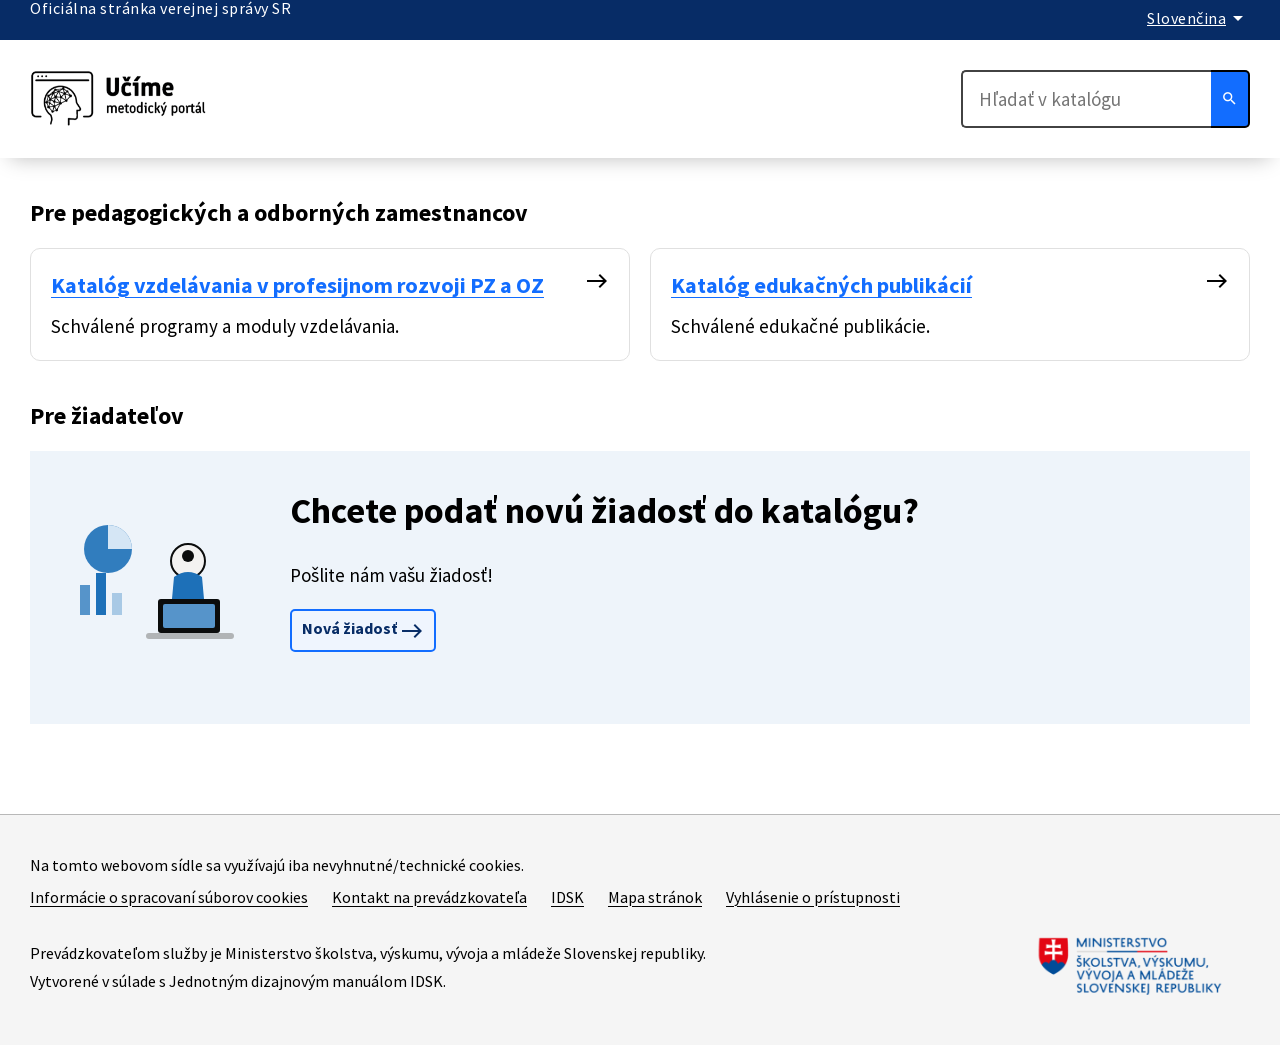
==== commit 460330c0: "Redizajn: logá MŠVVaM, prepínač jazyka SK/EN, detail podľa návrhu, responzivita a prístupnosť - všet" ====
--- a/index.html
+++ b/index.html
@@ -12,20 +12,21 @@
 </head>
 <body class="govuk-template__body">
   <script>document.body.className += ' js-enabled' + ('noModule' in HTMLScriptElement.prototype ? ' govuk-frontend-supported' : '');</script>
+  <a class="app-skip-link" href="#main-content" data-i18n>Preskočiť na hlavný obsah</a>
 
   <div id="app-header"></div>
 
   <div class="govuk-width-container">
     <main class="govuk-main-wrapper" id="main-content">
 
-      <h2 class="govuk-heading-m">Pre pedagogických a odborných zamestnancov</h2>
+      <h2 class="govuk-heading-m" data-i18n>Pre pedagogických a odborných zamestnancov</h2>
 
       <div class="app-signposts">
         <a class="govuk-signpost govuk-signpost__card govuk-signpost__link" href="katalog-vzdelavania.html">
           <div class="govuk-signpost__container">
             <div>
-              <h3 class="govuk-signpost__title">Katalóg vzdelávania v profesijnom rozvoji PZ a OZ</h3>
-              <p class="govuk-signpost__description">Schválené programy a moduly vzdelávania.</p>
+              <h3 class="govuk-signpost__title" data-i18n>Katalóg vzdelávania v profesijnom rozvoji PZ a OZ</h3>
+              <p class="govuk-signpost__description" data-i18n>Schválené programy a moduly vzdelávania.</p>
             </div>
             <div class="govuk-signpost__arrow-icon">
               <span class="material-icons" aria-hidden="true">east</span>
@@ -36,8 +37,8 @@
         <a class="govuk-signpost govuk-signpost__card govuk-signpost__link" href="katalog-ep.html">
           <div class="govuk-signpost__container">
             <div>
-              <h3 class="govuk-signpost__title">Katalóg edukačných publikácií</h3>
-              <p class="govuk-signpost__description">Schválené edukačné publikácie.</p>
+              <h3 class="govuk-signpost__title" data-i18n>Katalóg edukačných publikácií</h3>
+              <p class="govuk-signpost__description" data-i18n>Schválené edukačné publikácie.</p>
             </div>
             <div class="govuk-signpost__arrow-icon">
               <span class="material-icons" aria-hidden="true">east</span>
@@ -46,7 +47,7 @@
         </a>
       </div>
 
-      <h2 class="govuk-heading-m">Pre žiadateľov</h2>
+      <h2 class="govuk-heading-m" data-i18n>Pre žiadateľov</h2>
 
       <div class="app-hero">
         <div class="app-hero__illustration" aria-hidden="true">
@@ -65,10 +66,10 @@
           </svg>
         </div>
         <div>
-          <h2 class="govuk-heading-l">Chcete podať novú žiadosť do katalógu?</h2>
-          <p class="govuk-body">Pošlite nám vašu žiadosť!</p>
+          <h2 class="govuk-heading-l" data-i18n>Chcete podať novú žiadosť do katalógu?</h2>
+          <p class="govuk-body" data-i18n>Pošlite nám vašu žiadosť!</p>
           <a class="govuk-button govuk-button--sec" href="#" role="button">
-            Nová žiadosť&nbsp;<span class="material-icons" aria-hidden="true">east</span>
+            <span data-i18n>Nová žiadosť</span>&nbsp;<span class="material-icons" aria-hidden="true">east</span>
           </a>
         </div>
       </div>
@@ -78,6 +79,7 @@
 
   <div id="app-footer"></div>
 
+  <script src="js/i18n.js"></script>
   <script src="js/config.js"></script>
   <script type="module" src="js/common.js"></script>
 </body>
--- a/css/site.css
+++ b/css/site.css
@@ -1,16 +1,54 @@
 /* Doplnkové štýly nad rámec IDSK (logo, katalógové zoznamy, filtre, banner) */
 
-/* ---------- Logo v hlavičke ---------- */
+/* ---------- Typografia ---------- */
+body,
+body input,
+body select,
+body button,
+body textarea,
+.govuk-link {
+  font-family: "Source Sans Pro", arial, sans-serif;
+}
+
+/* ---------- Prístupnosť: skok na obsah ---------- */
+.app-skip-link {
+  position: absolute;
+  left: -9999px;
+  top: 0;
+  z-index: 100;
+  padding: 10px 16px;
+  background: #ffdd00;
+  color: #0b0c0c;
+  text-decoration: underline;
+}
+.app-skip-link:focus {
+  left: 0;
+}
+
+/* ---------- Horný modrý pruh ---------- */
+.app-topbar__text {
+  color: #fff;
+  font-size: 1rem;
+  font-weight: 400;
+}
+
+/* ---------- Logo v hlavičke a pätičke ---------- */
 .app-logo {
   display: inline-flex;
   align-items: center;
-  gap: 10px;
   text-decoration: none;
 }
-.app-logo__text {
-  font-size: 1.6rem;
-  font-weight: 700;
-  color: #0b0c0c;
+.app-logo__img {
+  display: block;
+  height: 56px;
+  width: auto;
+  max-width: 100%;
+}
+.app-footer__logo {
+  display: block;
+  height: 60px;
+  width: auto;
+  max-width: 100%;
 }
 
 /* ---------- Úvodná stránka ---------- */
@@ -40,83 +78,113 @@
 /* ---------- Panel nástrojov zoznamu ---------- */
 .app-toolbar {
   display: flex;
-  flex-wrap: wrap;
-  align-items: center;
-  gap: 12px;
-  border: 1px solid #b1b4b6;
-  padding: 12px;
-  margin-bottom: 4px;
-}
-.app-toolbar .idsk-searchbar__wrapper { flex: 1 1 220px; max-width: 320px; }
+  align-items: center;
+  gap: 16px;
+  margin: 0 0 20px;
+}
+@media (max-width: 900px) {
+  .app-toolbar { flex-wrap: wrap; }
+}
+@media (max-width: 640px) {
+  .app-search { flex: 1 1 100%; min-width: 0; }
+  .app-toolbar__spacer { display: none; }
+  .app-toolbar .govuk-button { flex: 1 1 auto; justify-content: center; }
+  .app-logo__img { height: 42px; }
+  .app-result { padding: 16px; }
+  .app-result__head { flex-wrap: wrap; }
+}
+
+/* Vyhľadávacie pole s ikonou vnútri */
+.app-search { position: relative; flex: 0 1 320px; min-width: 200px; }
+.app-search__icon {
+  position: absolute;
+  z-index: 1;
+  left: 12px;
+  top: 50%;
+  transform: translateY(-50%);
+  font-size: 20px;
+  color: #0b0c0c;
+  pointer-events: none;
+}
+.app-search .govuk-input {
+  height: 44px;
+  margin: 0;
+  padding-left: 42px;
+  border: 2px solid #0b0c0c;
+}
+
+/* Tlačidlá v paneli — biele s modrým rámom (IDSK sekundárne tlačidlo) */
+.app-toolbar .govuk-button {
+  display: inline-flex;
+  align-items: center;
+  gap: 6px;
+  height: 44px;
+  margin: 0;
+  background-color: #fff;
+  white-space: nowrap;
+}
+.app-toolbar .govuk-button .material-icons { font-size: 20px; }
+
+.app-toolbar__sort {
+  display: inline-flex;
+  align-items: center;
+  gap: 8px;
+  margin: 0;
+  white-space: nowrap;
+  color: #0b0c0c;
+}
+.app-toolbar__sort-label { margin: 0; }
+.app-toolbar__sort .govuk-select {
+  -webkit-appearance: none;
+  appearance: none;
+  border: 0;
+  padding: 0;
+  height: auto;
+  background: transparent;
+  color: #126dff;
+  font-weight: 600;
+  cursor: pointer;
+}
+.app-toolbar__sort .govuk-select:focus { outline: 3px solid #ffdd00; }
+
 .app-toolbar__spacer { flex: 1 1 auto; }
-.app-toolbar__sort {
-  display: inline-flex;
-  align-items: center;
-  gap: 8px;
-  white-space: nowrap;
-}
-.app-toolbar__sort .govuk-select { min-width: 140px; }
-
-.app-view-btn {
-  display: inline-flex;
-  align-items: center;
-  justify-content: center;
-  width: 40px;
-  height: 40px;
-  border: 1px solid #1d70b8;
-  background: #fff;
-  color: #1d70b8;
-  cursor: pointer;
-}
-.app-view-btn--active { background: #1d70b8; color: #fff; }
 
 .app-filter-panel {
-  border: 1px solid #b1b4b6;
-  border-top: 0;
-  padding: 16px;
-  margin-bottom: 20px;
-}
-.app-filter-panel__title { margin-bottom: 12px; }
+  border: 1px solid #e0e0e0;
+  border-radius: 8px;
+  padding: 20px 24px;
+  margin-bottom: 24px;
+}
+.app-filter-panel__title { margin-bottom: 16px; }
 .app-filters {
-  display: flex;
-  flex-wrap: wrap;
-  gap: 16px;
-  align-items: flex-end;
-}
-.app-filter { margin-bottom: 0; min-width: 200px; }
+  display: grid;
+  grid-template-columns: repeat(auto-fit, minmax(220px, 1fr));
+  gap: 16px 20px;
+  align-items: end;
+}
+.app-filter { margin-bottom: 0; }
 .app-filter .govuk-label { margin-bottom: 4px; font-weight: 700; }
 .app-filter .govuk-select { width: 100%; }
-
-.app-count { color: #505a5f; margin: 12px 0 20px; }
+.app-filters__actions { grid-column: 1 / -1; }
+.app-filters__actions .govuk-button { margin: 0; }
+
+.app-count { color: #505a5f; margin: 0 0 16px; }
 
 /* ---------- Výsledky ---------- */
 .app-result {
-  border: 1px solid #b1b4b6;
-  border-radius: 4px;
-  padding: 24px 30px;
-  margin-bottom: 20px;
-  display: flex;
-  gap: 24px;
-}
-.app-result__media { display: none; }
-.app-results--cards .app-result__media {
-  display: block;
-  flex: 0 0 140px;
-}
-.app-results--cards .app-result__media img {
-  width: 140px;
-  height: 140px;
-  object-fit: cover;
-  background: #f3f2f1;
-}
-.app-result__body { flex: 1 1 auto; min-width: 0; }
+  border: 1px solid #e0e0e0;
+  border-radius: 8px;
+  background: #fff;
+  padding: 20px 24px;
+  margin-bottom: 16px;
+}
 .app-result__head {
   display: flex;
   align-items: flex-start;
   justify-content: space-between;
   gap: 16px;
 }
-.app-result__title { margin: 0 0 10px; }
+.app-result__title { margin: 0 0 12px; }
 .app-result__title a { font-size: 1.2rem; font-weight: 700; }
 .app-result__desc {
   margin: 0 0 12px;
@@ -129,8 +197,8 @@
 .app-meta {
   display: flex;
   flex-wrap: wrap;
-  gap: 6px 20px;
-  margin: 0 0 12px;
+  gap: 6px 24px;
+  margin: 0;
   color: #0b0c0c;
 }
 .app-meta__item {
@@ -141,27 +209,61 @@
 }
 .app-meta__item .material-icons { font-size: 18px; color: #505a5f; }
 
-.app-chips { display: flex; flex-wrap: wrap; gap: 8px; margin: 0; }
+.app-chips { display: flex; flex-wrap: wrap; gap: 8px; margin: 12px 0 0; }
 .app-chip {
   display: inline-block;
-  border: 1px solid #1d70b8;
+  border: 1px solid #126dff;
   border-radius: 4px;
-  color: #1d70b8;
+  color: #126dff;
   background: #fff;
   font-size: 0.85rem;
   padding: 2px 8px;
   white-space: nowrap;
 }
-.app-chip--demo {
-  border-color: #f47738;
-  color: #f47738;
-}
-
 .app-stars { color: #ffa000; display: inline-flex; }
 .app-stars .material-icons { font-size: 20px; }
 .app-stars__label { color: #505a5f; margin-left: 6px; white-space: nowrap; }
 
 /* ---------- Detail ---------- */
+.app-detail-card {
+  border: 1px solid #e0e0e0;
+  border-radius: 8px;
+  background: #fff;
+  padding: 24px 28px;
+  margin-bottom: 24px;
+}
+.app-detail-card__title { margin: 0 0 8px; }
+.app-detail-row {
+  display: grid;
+  grid-template-columns: minmax(200px, 300px) 1fr;
+  gap: 8px 24px;
+  align-items: baseline;
+  padding: 14px 0;
+  border-bottom: 1px solid #eeeeee;
+}
+.app-detail-row:last-child { border-bottom: 0; }
+.app-detail-row__label {
+  color: #0b0c0c;
+  font-size: 1.05rem;
+}
+.app-detail-row__value {
+  font-size: 1.05rem;
+  color: #0b0c0c;
+}
+.app-pills { display: flex; flex-wrap: wrap; gap: 10px; margin: 0; }
+.app-pill {
+  display: inline-block;
+  background: #f3f2f1;
+  border-radius: 999px;
+  padding: 6px 16px;
+  font-size: 1rem;
+  color: #0b0c0c;
+  white-space: nowrap;
+}
+@media (max-width: 640px) {
+  .app-detail-row { grid-template-columns: 1fr; gap: 2px; padding: 10px 0; }
+  .app-detail-card { padding: 16px; }
+}
 .app-detail-table .govuk-table__header { width: 40%; }
 .app-back-link {
   display: inline-flex;
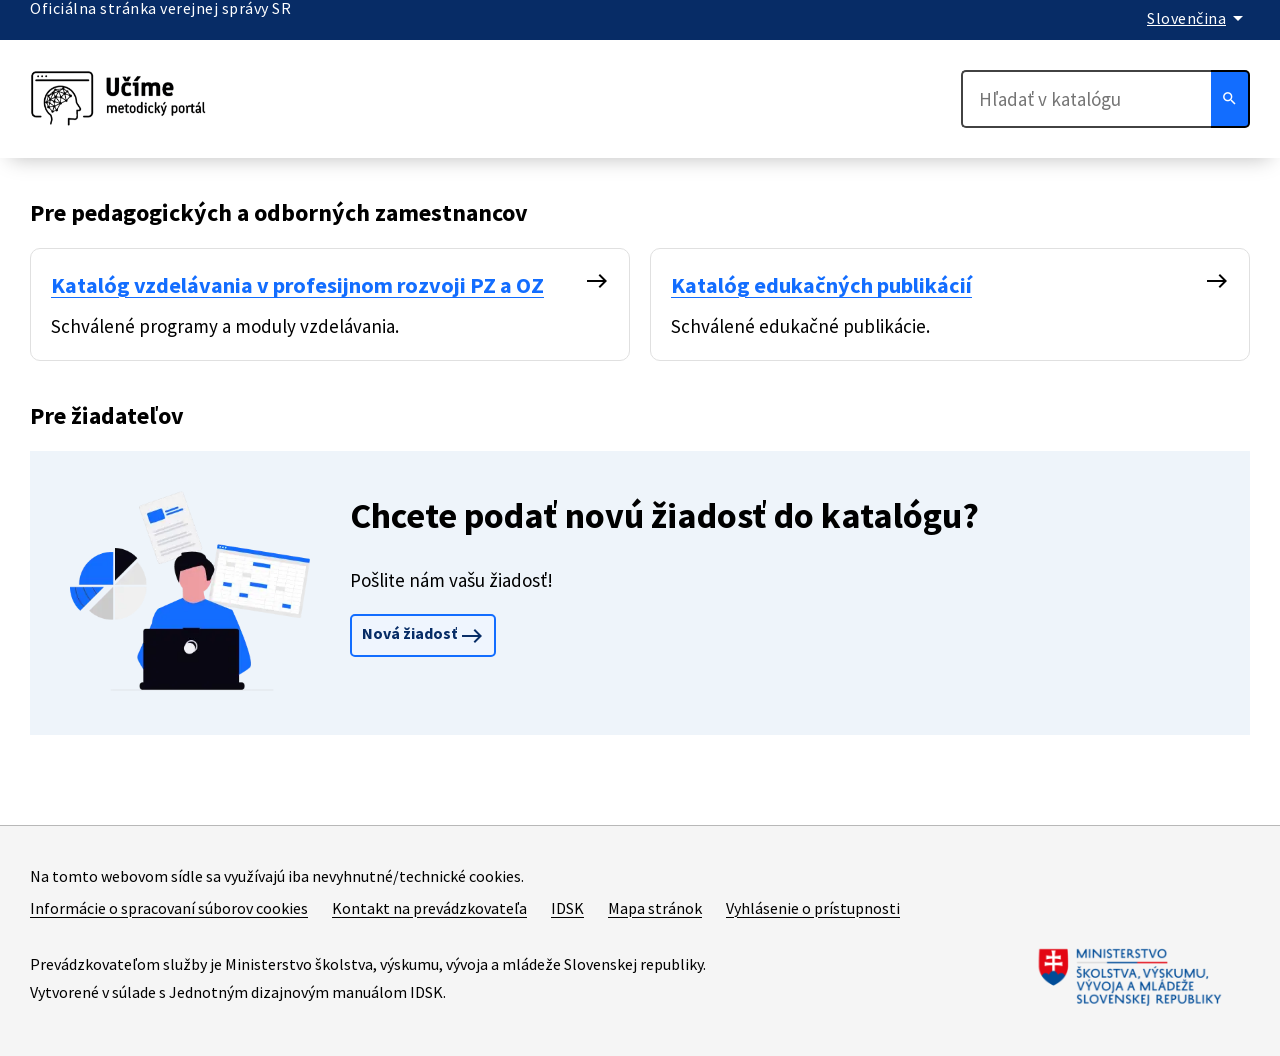
==== commit a95d2014: "Ilustrácia žiadateľa na úvodnej stránke namiesto geometrickej grafiky Co-Authored-By: Claude Opus 5 " ====
--- a/index.html
+++ b/index.html
@@ -51,19 +51,7 @@
 
       <div class="app-hero">
         <div class="app-hero__illustration" aria-hidden="true">
-          <svg width="180" height="140" viewBox="0 0 180 140" fill="none">
-            <circle cx="38" cy="34" r="24" fill="#1d70b8" opacity="0.9"/>
-            <path d="M38 10 A24 24 0 0 1 62 34 L38 34 Z" fill="#d5e6f5"/>
-            <rect x="10" y="70" width="10" height="30" fill="#5694ca"/>
-            <rect x="26" y="58" width="10" height="42" fill="#1d70b8"/>
-            <rect x="42" y="78" width="10" height="22" fill="#a8c9e5"/>
-            <circle cx="118" cy="46" r="17" fill="#f3f2f1" stroke="#0b0c0c" stroke-width="2"/>
-            <circle cx="118" cy="41" r="6" fill="#0b0c0c"/>
-            <path d="M104 62 Q118 52 132 62 L134 84 L102 84 Z" fill="#1d70b8"/>
-            <rect x="88" y="84" width="62" height="34" rx="3" fill="#0b0c0c"/>
-            <rect x="93" y="89" width="52" height="24" rx="2" fill="#5694ca"/>
-            <rect x="76" y="118" width="88" height="6" rx="3" fill="#b1b4b6"/>
-          </svg>
+          <img src="img/ziadost-illustration.png" alt="" width="240" height="200">
         </div>
         <div>
           <h2 class="govuk-heading-l" data-i18n>Chcete podať novú žiadosť do katalógu?</h2>
